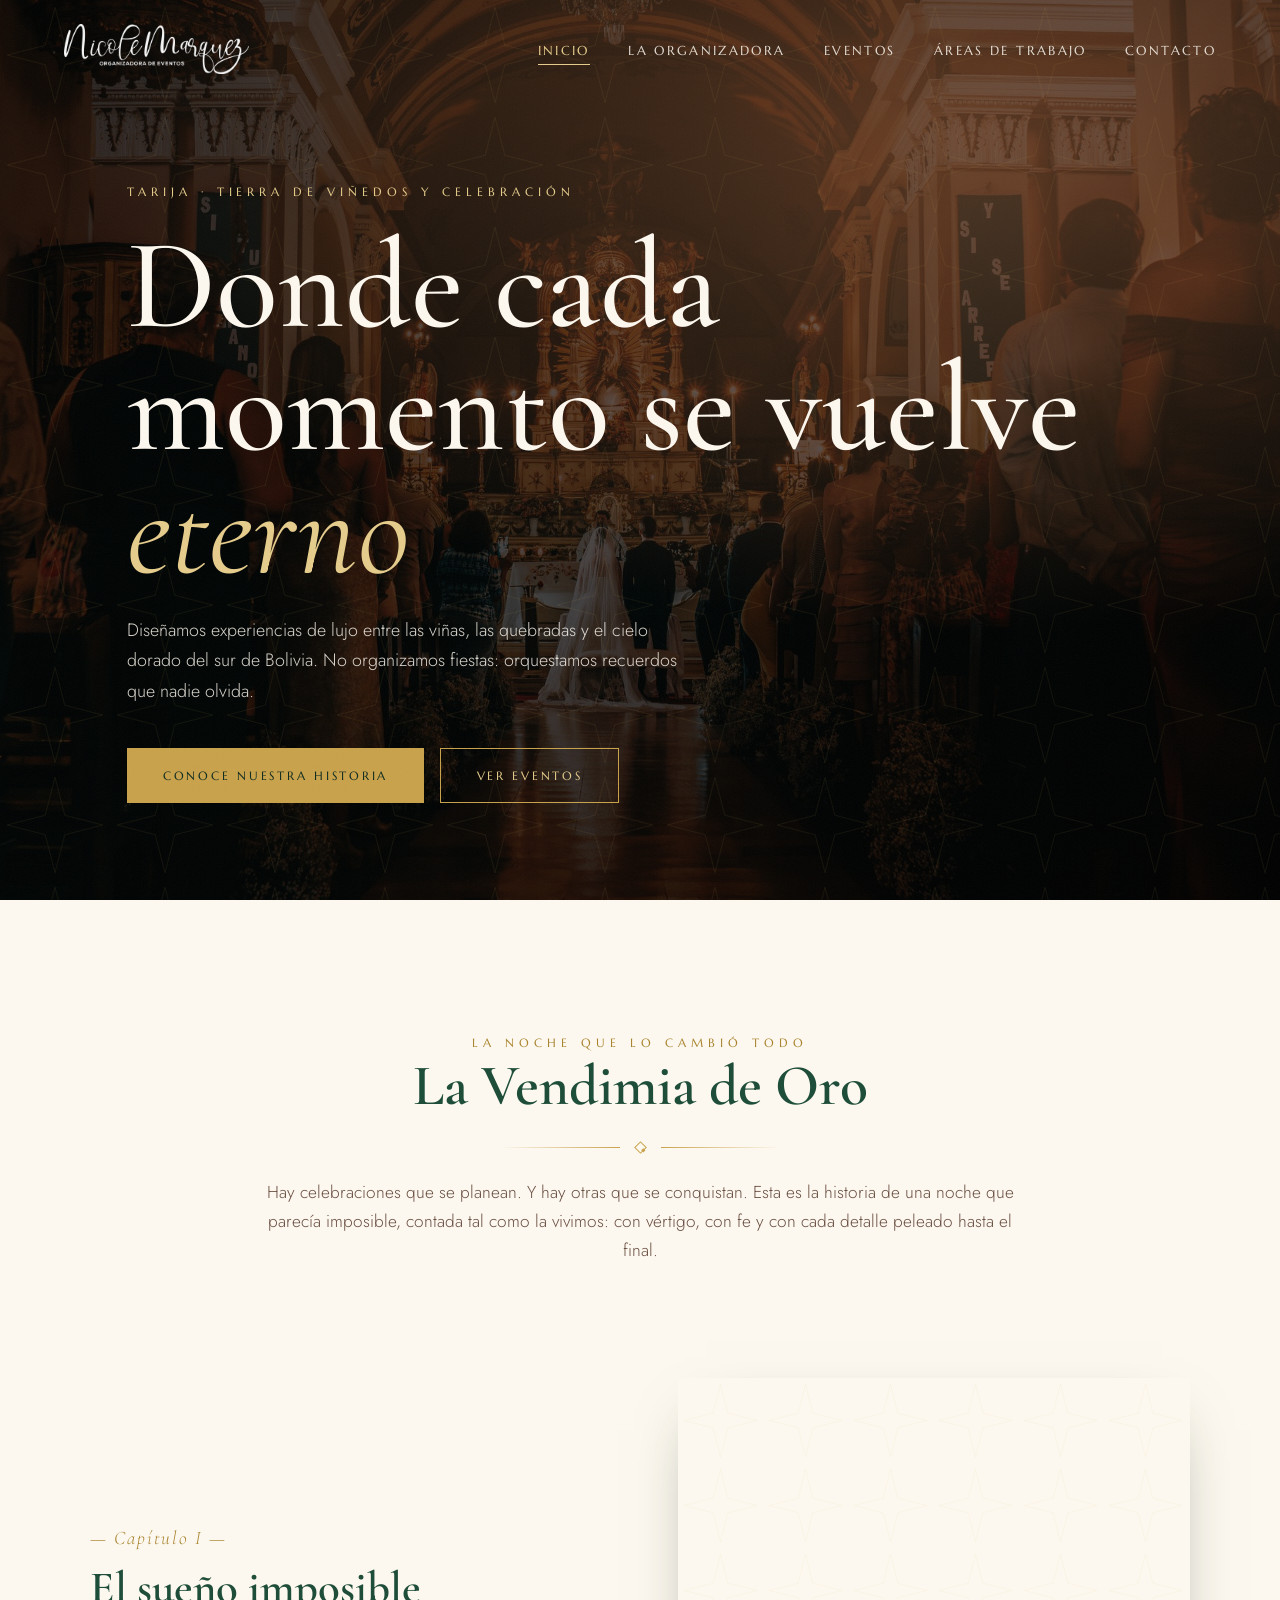
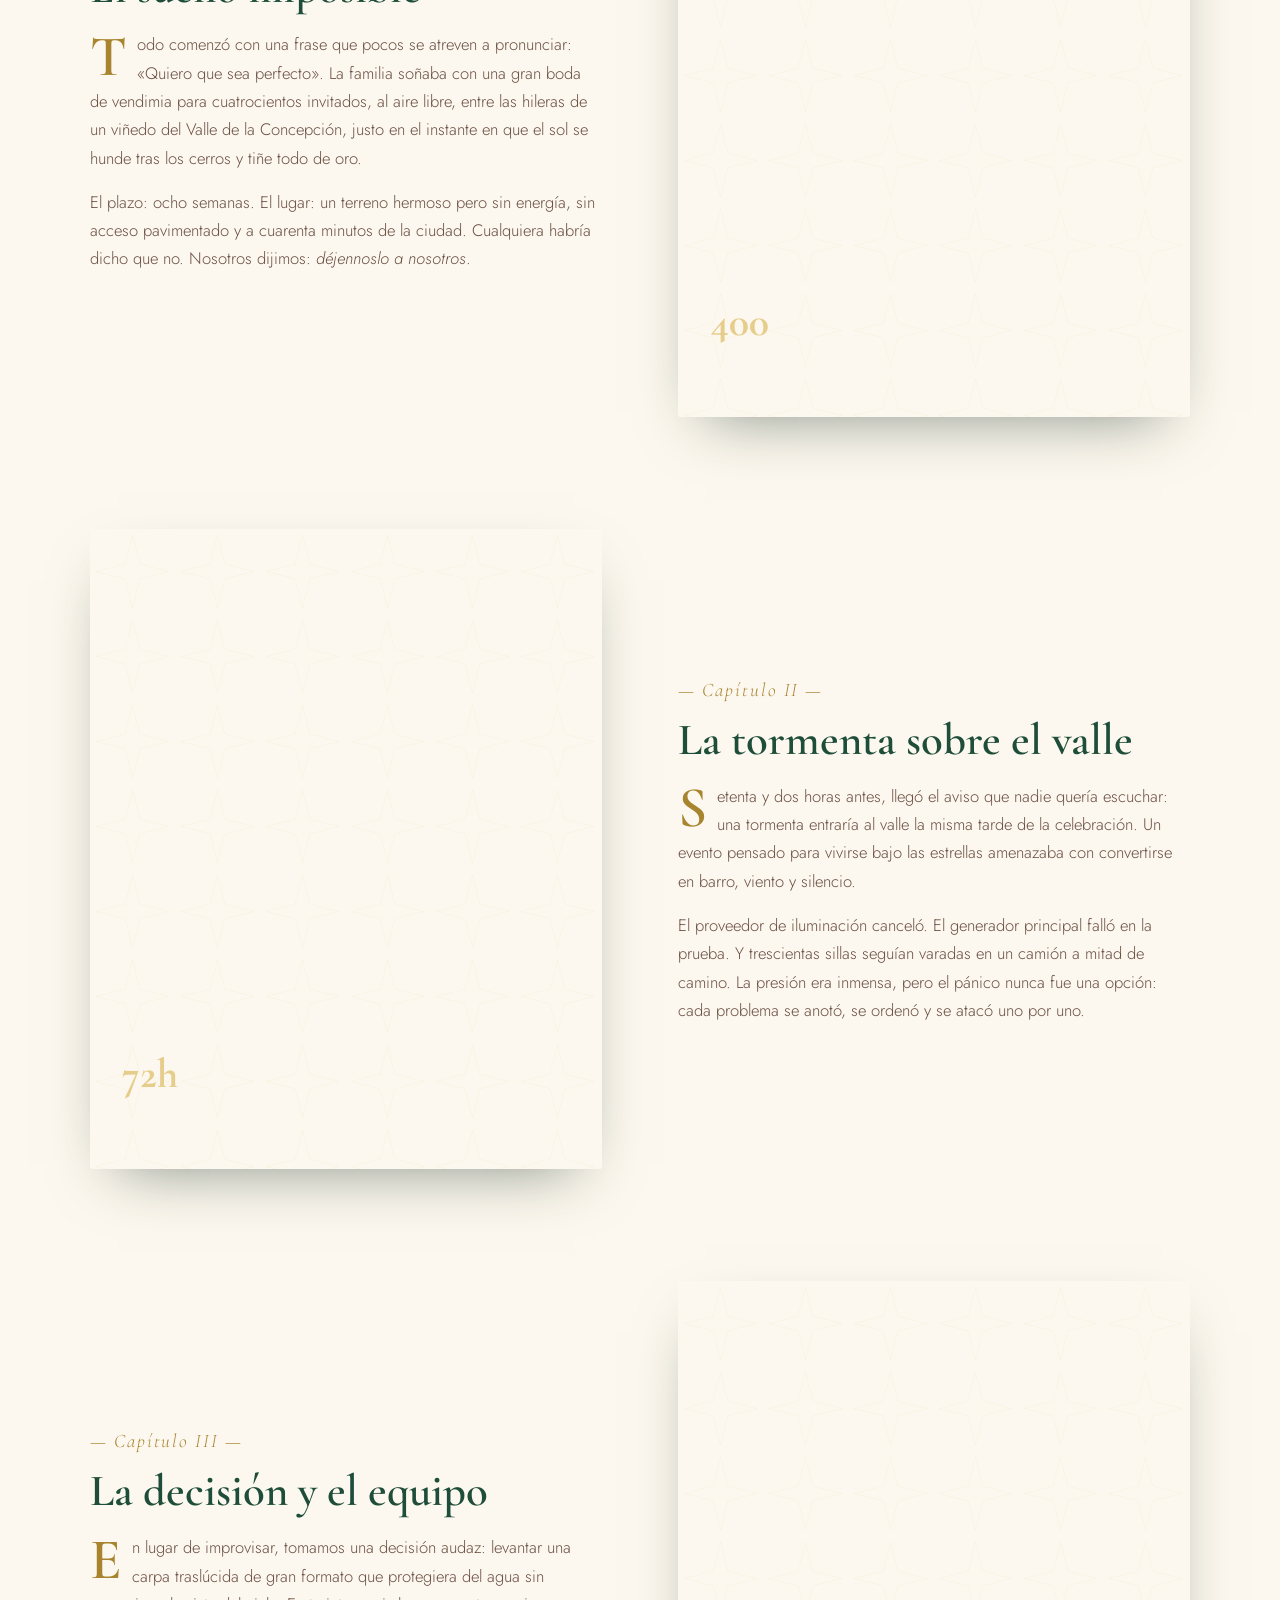
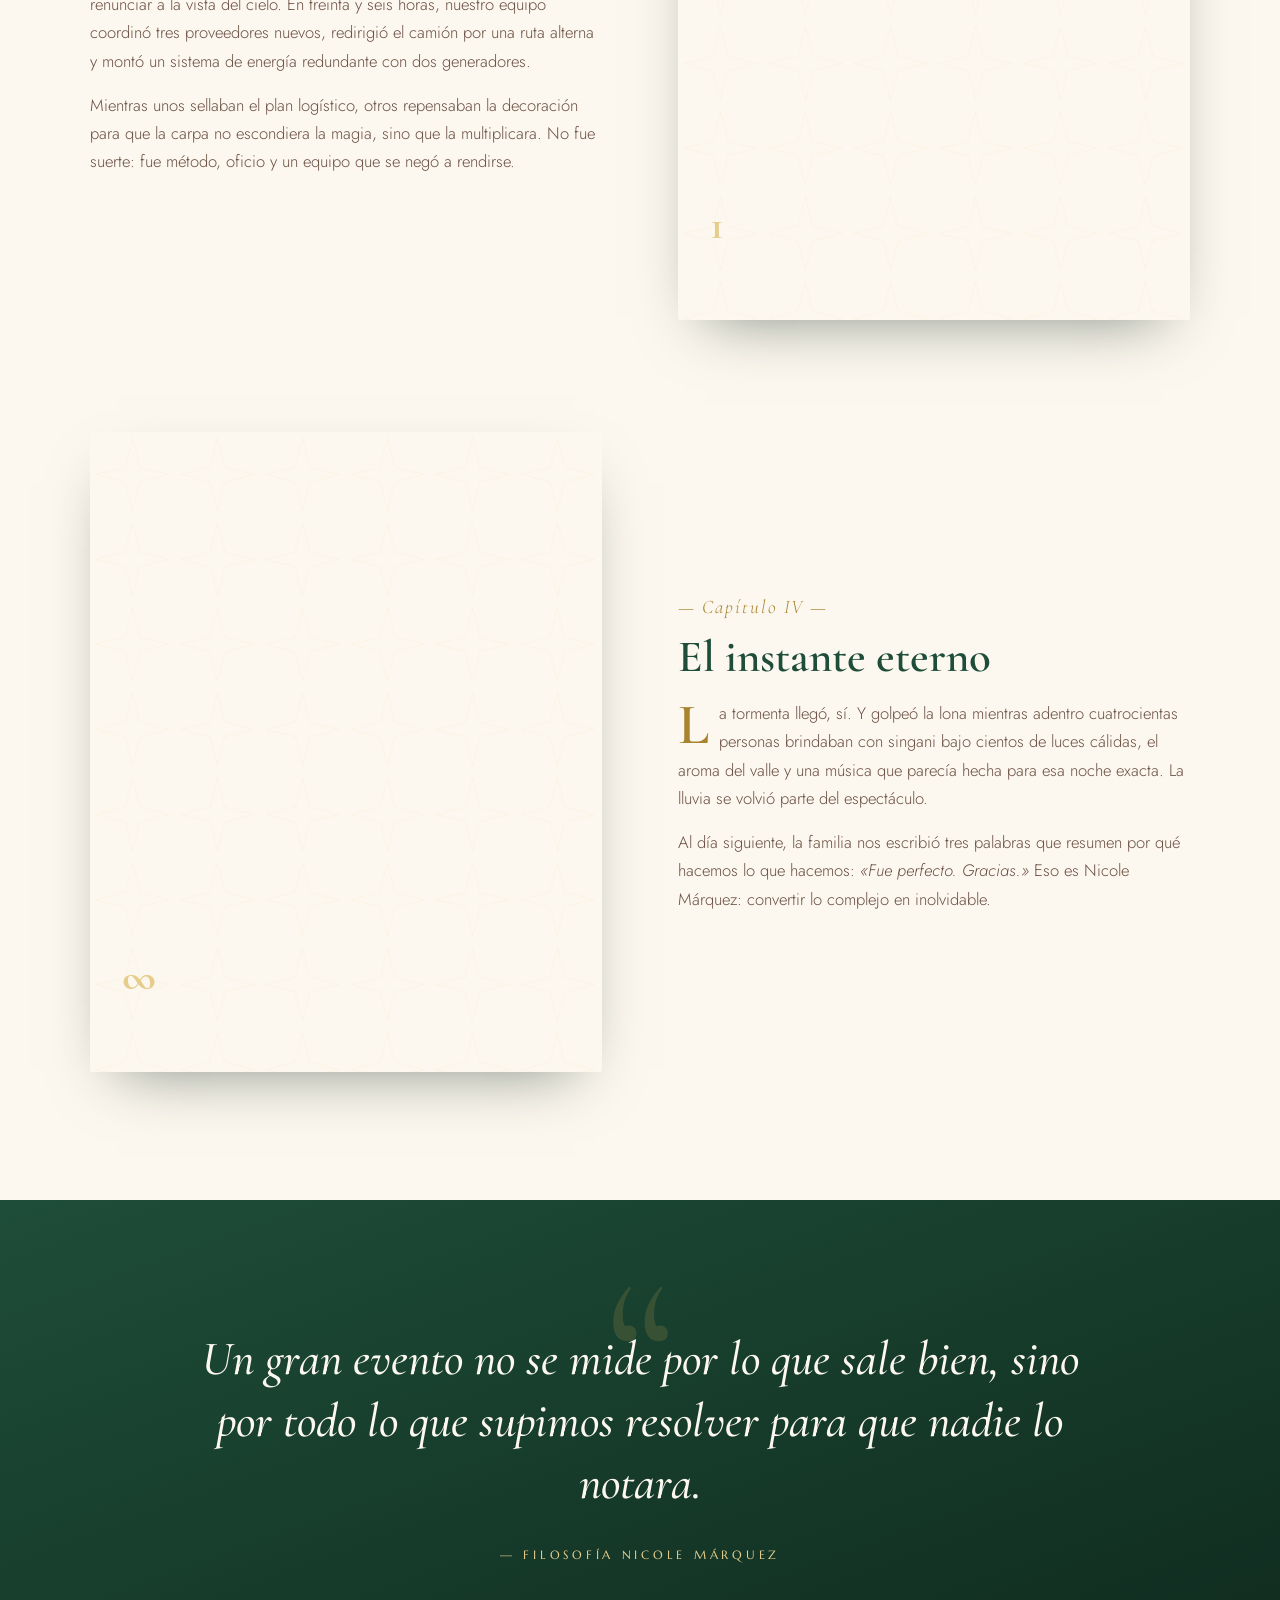
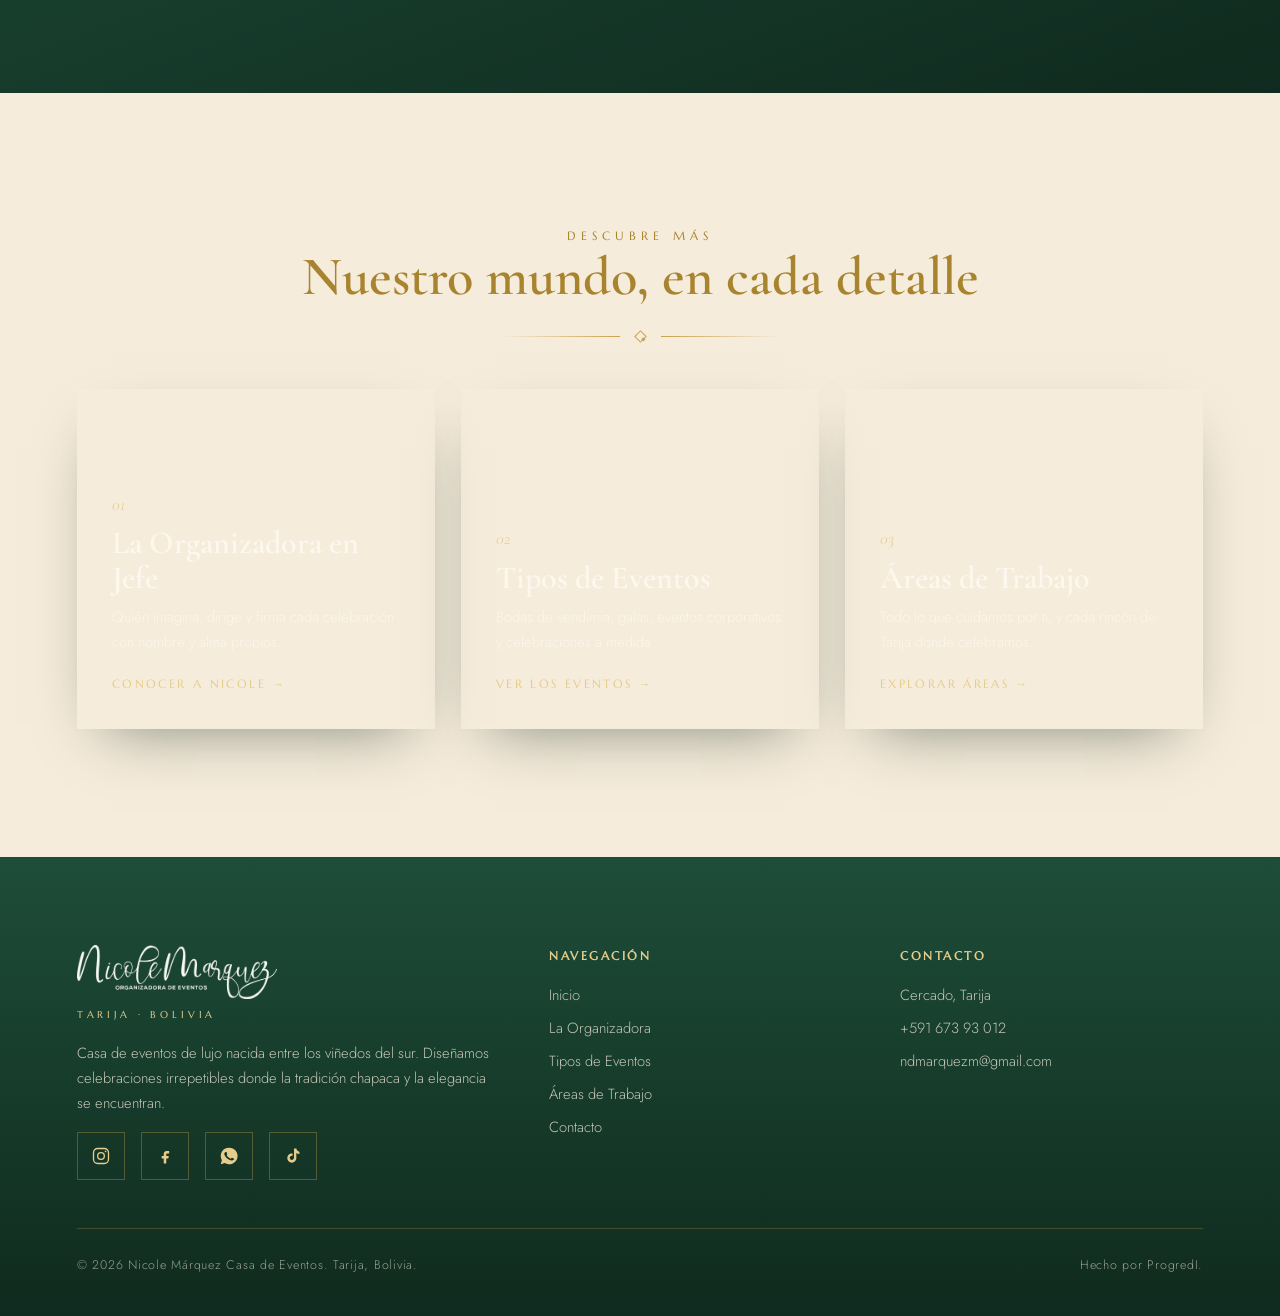
==== index.html @ 061f9ae4 "Versión inicial del sitio Nicole Márquez - Casa de Eventos Sitio web estático (verde y dorado) listo" ====
<!DOCTYPE html>
<html lang="es">
<head>
<meta charset="UTF-8">
<meta name="viewport" content="width=device-width, initial-scale=1.0">
<title>Nicole Márquez · Casa de Eventos de Lujo en Tarija</title>
<meta name="description" content="Casa de eventos de lujo en Tarija. Convertimos cada celebración en un momento irrepetible bajo el cielo de los viñedos.">
<link rel="stylesheet" href="styles.css">
</head>
<body>

<!-- NAV -->
<nav class="nav">
  <a class="brand" href="index.html">
    <img src="logo.png" alt="Nicole Márquez - Casa de Eventos" />
  </a>
  <ul class="nav-links">
    <li><a href="index.html" class="active">Inicio</a></li>
    <li><a href="organizadora.html">La Organizadora</a></li>
    <li><a href="eventos.html">Eventos</a></li>
    <li><a href="areas.html">Áreas de Trabajo</a></li>
    <li><a href="contacto.html">Contacto</a></li>
  </ul>
  <button class="burger" aria-label="Abrir menú">
    <span></span><span></span><span></span>
  </button>
</nav>

<!-- HERO -->
<header class="hero">
  <div class="hero-inner">
    <span class="kicker kicker--light">Tarija · Tierra de viñedos y celebración</span>
    <h1>
      <span class="line"><span>Donde cada</span></span>
      <span class="line"><span>momento se vuelve</span></span>
      <span class="line"><span><em>eterno</em></span></span>
    </h1>
    <p class="lede">Diseñamos experiencias de lujo entre las viñas, las quebradas y el cielo dorado del sur de Bolivia. No organizamos fiestas: orquestamos recuerdos que nadie olvida.</p>
    <div class="hero-actions">
      <a href="#historia" class="btn btn-gold">Conoce nuestra historia</a>
      <a href="eventos.html" class="btn btn-ghost">Ver eventos</a>
    </div>
  </div>
</header>

<!-- STORYTELLING -->
<section class="section story" id="historia">
  <div class="story-intro reveal">
    <span class="kicker">La noche que lo cambió todo</span>
    <h2>La Vendimia de Oro</h2>
    <div class="ornament"><span></span><i></i><span></span></div>
    <p>Hay celebraciones que se planean. Y hay otras que se conquistan. Esta es la historia de una noche que parecía imposible, contada tal como la vivimos: con vértigo, con fe y con cada detalle peleado hasta el final.</p>
  </div>

  <!-- Capítulo I -->
  <article class="chapter">
    <div class="chapter-visual cv-1 reveal">
      <div class="cap"><b>400</b><span>invitados · un solo atardecer</span></div>
    </div>
    <div class="chapter-text reveal d1">
      <span class="chapter-num">— Capítulo I —</span>
      <h3>El sueño imposible</h3>
      <p class="drop">Todo comenzó con una frase que pocos se atreven a pronunciar: «Quiero que sea perfecto». La familia soñaba con una gran boda de vendimia para cuatrocientos invitados, al aire libre, entre las hileras de un viñedo del Valle de la Concepción, justo en el instante en que el sol se hunde tras los cerros y tiñe todo de oro.</p>
      <p>El plazo: ocho semanas. El lugar: un terreno hermoso pero sin energía, sin acceso pavimentado y a cuarenta minutos de la ciudad. Cualquiera habría dicho que no. Nosotros dijimos: <em>déjennoslo a nosotros</em>.</p>
    </div>
  </article>

  <!-- Capítulo II -->
  <article class="chapter">
    <div class="chapter-visual cv-2 reveal">
      <div class="cap"><b>72h</b><span>antes · el cielo se nubló</span></div>
    </div>
    <div class="chapter-text reveal d1">
      <span class="chapter-num">— Capítulo II —</span>
      <h3>La tormenta sobre el valle</h3>
      <p class="drop">Setenta y dos horas antes, llegó el aviso que nadie quería escuchar: una tormenta entraría al valle la misma tarde de la celebración. Un evento pensado para vivirse bajo las estrellas amenazaba con convertirse en barro, viento y silencio.</p>
      <p>El proveedor de iluminación canceló. El generador principal falló en la prueba. Y trescientas sillas seguían varadas en un camión a mitad de camino. La presión era inmensa, pero el pánico nunca fue una opción: cada problema se anotó, se ordenó y se atacó uno por uno.</p>
    </div>
  </article>

  <!-- Capítulo III -->
  <article class="chapter">
    <div class="chapter-visual cv-3 reveal">
      <div class="cap"><b>1</b><span>decisión que lo salvó todo</span></div>
    </div>
    <div class="chapter-text reveal d1">
      <span class="chapter-num">— Capítulo III —</span>
      <h3>La decisión y el equipo</h3>
      <p class="drop">En lugar de improvisar, tomamos una decisión audaz: levantar una carpa traslúcida de gran formato que protegiera del agua sin renunciar a la vista del cielo. En treinta y seis horas, nuestro equipo coordinó tres proveedores nuevos, redirigió el camión por una ruta alterna y montó un sistema de energía redundante con dos generadores.</p>
      <p>Mientras unos sellaban el plan logístico, otros repensaban la decoración para que la carpa no escondiera la magia, sino que la multiplicara. No fue suerte: fue método, oficio y un equipo que se negó a rendirse.</p>
    </div>
  </article>

  <!-- Capítulo IV -->
  <article class="chapter">
    <div class="chapter-visual cv-4 reveal">
      <div class="cap"><b>∞</b><span>un recuerdo para siempre</span></div>
    </div>
    <div class="chapter-text reveal d1">
      <span class="chapter-num">— Capítulo IV —</span>
      <h3>El instante eterno</h3>
      <p class="drop">La tormenta llegó, sí. Y golpeó la lona mientras adentro cuatrocientas personas brindaban con singani bajo cientos de luces cálidas, el aroma del valle y una música que parecía hecha para esa noche exacta. La lluvia se volvió parte del espectáculo.</p>
      <p>Al día siguiente, la familia nos escribió tres palabras que resumen por qué hacemos lo que hacemos: <em>«Fue perfecto. Gracias.»</em> Eso es Nicole Márquez: convertir lo complejo en inolvidable.</p>
    </div>
  </article>
</section>

<!-- CITA -->
<section class="section pull">
  <blockquote class="reveal">Un gran evento no se mide por lo que sale bien, sino por todo lo que supimos resolver para que nadie lo notara.</blockquote>
  <cite class="reveal d1">— Filosofía Nicole Márquez</cite>
</section>

<!-- TEASERS hacia otras páginas -->
<section class="section teasers">
  <div class="wrap center">
    <span class="kicker reveal">Descubre más</span>
    <h2 class="reveal d1" style="font-size:clamp(2rem,5vw,3.4rem);color:var(--gold-deep)">Nuestro mundo, en cada detalle</h2>
    <div class="ornament reveal d1"><span></span><i></i><span></span></div>
  </div>
  <div class="wrap">
    <div class="teaser-grid">
      <a href="organizadora.html" class="teaser t1 reveal d1">
        <span class="num">01</span>
        <h3>La Organizadora en Jefe</h3>
        <p>Quién imagina, dirige y firma cada celebración con nombre y alma propios.</p>
        <span class="go">Conocer a Nicole →</span>
      </a>
      <a href="eventos.html" class="teaser t2 reveal d2">
        <span class="num">02</span>
        <h3>Tipos de Eventos</h3>
        <p>Bodas de vendimia, galas, eventos corporativos y celebraciones a medida.</p>
        <span class="go">Ver los eventos →</span>
      </a>
      <a href="areas.html" class="teaser t3 reveal d3">
        <span class="num">03</span>
        <h3>Áreas de Trabajo</h3>
        <p>Todo lo que cuidamos por ti, y cada rincón de Tarija donde celebramos.</p>
        <span class="go">Explorar áreas →</span>
      </a>
    </div>
  </div>
</section>

<!-- FOOTER -->
<!-- FOOTER -->
<footer class="footer">
  <div class="footer-grid">
    <div>
      <img src="logo.png" alt="Nicole Márquez - Casa de Eventos" width="200"/>
      <small class="tag">Tarija · Bolivia</small>
      <p>Casa de eventos de lujo nacida entre los viñedos del sur. Diseñamos celebraciones irrepetibles donde la tradición chapaca y la elegancia se encuentran.</p>
      <div class="socials">
        <a href="https://www.instagram.com/nicolem.wp/" target="_blank" rel="noopener" aria-label="Instagram"><svg viewBox="0 0 24 24" fill="none" stroke="currentColor" stroke-width="1.6"><rect x="3" y="3" width="18" height="18" rx="5"/><circle cx="12" cy="12" r="4"/><circle cx="17.5" cy="6.5" r="1" fill="currentColor" stroke="none"/></svg></a>
        <a href="https://www.facebook.com/profile.php?id=100064047130136" target="_blank" rel="noopener" aria-label="Facebook"><svg viewBox="0 0 24 24" fill="currentColor"><path d="M14 9h3V6h-3c-2 0-3.5 1.5-3.5 3.5V12H8v3h2.5v6h3v-6H16l.5-3h-3v-2.2c0-.5.4-.8.9-.8z"/></svg></a>
        <a href="https://wa.me/59167393012" target="_blank" rel="noopener" aria-label="WhatsApp"><svg viewBox="0 0 24 24" fill="currentColor"><path d="M12 2a10 10 0 0 0-8.6 15l-1.3 4.8 4.9-1.3A10 10 0 1 0 12 2zm5.3 14.1c-.2.6-1.3 1.2-1.8 1.2-.5.1-1 .1-1.7-.1-.4-.1-.9-.3-1.6-.6-2.8-1.2-4.6-4-4.7-4.2-.1-.2-1.1-1.5-1.1-2.8 0-1.3.7-2 .9-2.2.2-.3.5-.3.7-.3h.5c.2 0 .4 0 .6.5l.8 1.9c.1.2.1.3 0 .5l-.4.6c-.2.2-.3.4-.1.7.2.3.9 1.4 1.9 2.3 1.3 1.1 2.3 1.4 2.6 1.6.3.1.5.1.6-.1l.7-.9c.2-.3.4-.2.6-.1l1.8.9c.3.1.5.2.5.4.1.1.1.6-.2 1.3z"/></svg></a>
        <a href="https://www.tiktok.com/@nicoledayanamarquezmend0" target="_blank" rel="noopener" aria-label="TikTok"><svg viewBox="0 0 24 24" fill="currentColor"><path d="M16 3c.3 2 1.7 3.5 3.7 3.8V9.5c-1.4 0-2.7-.4-3.7-1.1v6.1c0 3-2.4 5.5-5.4 5.5S5.2 17.5 5.2 14.5 7.6 9 10.6 9c.3 0 .6 0 .9.1v2.7c-.3-.1-.6-.2-.9-.2-1.4 0-2.6 1.2-2.6 2.6s1.2 2.6 2.6 2.6 2.6-1.1 2.6-2.6V3H16z"/></svg></a>
      </div>
    </div>
    <div>
      <h5>Navegación</h5>
      <ul>
        <li><a href="index.html">Inicio</a></li>
        <li><a href="organizadora.html">La Organizadora</a></li>
        <li><a href="eventos.html">Tipos de Eventos</a></li>
        <li><a href="areas.html">Áreas de Trabajo</a></li>
        <li><a href="contacto.html">Contacto</a></li>
      </ul>
    </div>
    <div>
      <h5>Contacto</h5>
      <ul>
        <li>Cercado, Tarija</li>
        <li><a href="tel:+59167393012">+591 673 93 012</a></li>
        <li><a href="mailto:ndmarquezm@gmail.com">ndmarquezm@gmail.com</a></li>
      </ul>
    </div>
  </div>
  <div class="footer-base">
    <span>© 2026 Nicole Márquez Casa de Eventos. Tarija, Bolivia.</span>
    <span>Hecho por ProgredI.</span>
  </div>
</footer>

<script src="main.js"></script>
</body>
</html>
---- styles.css ----
/* =========================================================
   VENDIMIA · Casa de Eventos — Tarija
   Hoja de estilos compartida
   Estética: evento de lujo · paleta cálida (vino, terracota, oro)
   ========================================================= */

/* ---------- Tipografías ---------- */
@import url('https://fonts.googleapis.com/css2?family=Cormorant+Garamond:ital,wght@0,400;0,500;0,600;0,700;1,400;1,500&family=Marcellus&family=Jost:wght@300;400;500;600&display=swap');

/* ---------- Variables ---------- */
:root{
  --wine:        #1e4d39;
  --wine-deep:   #0f2a1e;
  --wine-soft:   #2a6149;
  --terracotta:  #a8842f;
  --clay:        #4f8f6b;
  --gold:        #c9a24b;
  --gold-light:  #e6cd8c;
  --gold-deep:   #a8842f;
  --cream:       #f6ecdc;
  --ivory:       #fdf8ef;
  --ink:         #2a1610;
  --ink-soft:    #6a4f43;

  --font-display: 'Cormorant Garamond', Georgia, serif;
  --font-accent:  'Marcellus', serif;
  --font-body:    'Jost', sans-serif;

  --shadow-soft: 0 18px 50px -20px rgba(15,42,30,.45);
  --shadow-card: 0 24px 60px -28px rgba(15,42,30,.55);
  --ease: cubic-bezier(.22,.61,.36,1);
}

/* ---------- Reset ---------- */
*,*::before,*::after{ box-sizing:border-box; margin:0; padding:0; }
html{ scroll-behavior:smooth; -webkit-text-size-adjust:100%; }
body{
  font-family:var(--font-body);
  color:var(--ink);
  background:var(--ivory);
  line-height:1.7;
  font-weight:300;
  overflow-x:hidden;
  position:relative;
}
img{ max-width:100%; display:block; }
a{ color:inherit; text-decoration:none; }
ul{ list-style:none; }

/* Grano / textura sutil sobre todo el sitio */
body::after{
  content:"";
  position:fixed; inset:0;
  pointer-events:none;
  z-index:9999;
  opacity:.04;
  background-image:url("data:image/svg+xml,%3Csvg xmlns='http://www.w3.org/2000/svg' width='120' height='120'%3E%3Cfilter id='n'%3E%3CfeTurbulence type='fractalNoise' baseFrequency='.9' numOctaves='3'/%3E%3C/filter%3E%3Crect width='100%25' height='100%25' filter='url(%23n)'/%3E%3C/svg%3E");
}

/* ---------- Tipografía base ---------- */
h1,h2,h3,h4{ font-family:var(--font-display); font-weight:600; line-height:1.08; }
.kicker{
  font-family:var(--font-accent);
  text-transform:uppercase;
  letter-spacing:.42em;
  font-size:.74rem;
  color:var(--gold-deep);
  display:inline-block;
}
.kicker--light{ color:var(--gold-light); }

.section{ padding:clamp(5rem,10vw,9rem) clamp(1.4rem,6vw,7rem); position:relative; }
.wrap{ max-width:1180px; margin:0 auto; }
.center{ text-align:center; }

/* Ornamento dorado divisor */
.ornament{
  display:flex; align-items:center; justify-content:center;
  gap:1rem; margin:1.6rem 0;
}
.ornament span{ height:1px; width:clamp(40px,12vw,120px); background:linear-gradient(90deg,transparent,var(--gold)); }
.ornament span:last-child{ background:linear-gradient(90deg,var(--gold),transparent); }
.ornament i{
  width:9px; height:9px; transform:rotate(45deg);
  border:1px solid var(--gold); display:block;
}
.ornament i::after{
  content:""; position:absolute; width:3px; height:3px; background:var(--gold);
  margin:2px;
}

/* ---------- NAV ---------- */
.nav{
  position:fixed; top:0; left:0; right:0; z-index:1000;
  display:flex; align-items:center; justify-content:space-between;
  padding:1.5rem clamp(1.4rem,6vw,4rem);
  transition:background .5s var(--ease), padding .5s var(--ease), box-shadow .5s var(--ease);
}
.nav.scrolled{
  background:rgba(16,40,29,.92);
  backdrop-filter:blur(10px);
  padding:1rem clamp(1.4rem,6vw,4rem);
  box-shadow:0 10px 40px -18px rgba(0,0,0,.6);
}
.brand{ display:flex; flex-direction:column; line-height:1; color:var(--ivory); position:relative; z-index:1100; }
.brand b{ font-family:var(--font-display); font-weight:600; font-size:clamp(1.15rem,4.5vw,1.55rem); letter-spacing:.12em; text-transform:uppercase; }
.brand small{ font-family:var(--font-accent); font-size:.6rem; letter-spacing:.45em; text-transform:uppercase; color:var(--gold-light); margin-top:.35rem; }

.nav-links{ display:flex; gap:2.4rem; align-items:center; }
.nav-links a{
  font-family:var(--font-accent); color:var(--ivory);
  font-size:.82rem; letter-spacing:.18em; text-transform:uppercase;
  position:relative; padding:.3rem 0; opacity:.85; transition:opacity .3s;
}
.nav-links a::after{
  content:""; position:absolute; left:0; bottom:-2px; height:1px; width:0;
  background:var(--gold-light); transition:width .4s var(--ease);
}
.nav-links a:hover{ opacity:1; }
.nav-links a:hover::after,.nav-links a.active::after{ width:100%; }
.nav-links a.active{ opacity:1; color:var(--gold-light); }

.burger{ display:none; flex-direction:column; gap:6px; background:none; border:0; cursor:pointer; z-index:1100; padding:6px; filter:drop-shadow(0 1px 2px rgba(0,0,0,.5)); }
.burger span{ width:28px; height:2.5px; border-radius:2px; background:var(--gold-light); transition:.35s var(--ease); }
.burger.open span:nth-child(1){ transform:translateY(7px) rotate(45deg); }
.burger.open span:nth-child(2){ opacity:0; }
.burger.open span:nth-child(3){ transform:translateY(-7px) rotate(-45deg); }

/* ---------- HERO genérico (subpáginas) ---------- */
.page-hero{
  min-height:100%; display:flex; align-items:flex-end;
  padding:8rem clamp(1.4rem,6vw,7rem) 4rem;
  position:relative; color:var(--ivory); overflow:hidden;
  background:
    radial-gradient(120% 120% at 80% 0%, rgba(201,162,75,.35), transparent 55%),
    linear-gradient(
      155deg,
      rgba(0, 0, 0, 0.80) 0%,
      rgba(0, 0, 0, 0.70) 55%,
      rgba(0, 0, 0, 0.90) 100%
    ),
    url("imagenes/img2.jpeg");
  background-size:cover; background-position:center;
}
.page-hero::before{
  content:""; position:absolute; inset:0;
  background-image:url("data:image/svg+xml,%3Csvg xmlns='http://www.w3.org/2000/svg' width='80' height='80'%3E%3Cpath d='M40 4 L48 32 L76 40 L48 48 L40 76 L32 48 L4 40 L32 32 Z' fill='none' stroke='%23c9a24b' stroke-width='.4' opacity='.18'/%3E%3C/svg%3E");
  background-size:90px 90px; opacity:.5;
}
.page-hero .wrap{ position:relative; z-index:2; }
.page-hero h1{ font-size:clamp(2.8rem,8vw,5.6rem); color:var(--ivory); }
.page-hero h1 em{ color:var(--gold-light); font-style:italic; font-weight:500; }
.page-hero p{ max-width:540px; margin-top:1.2rem; color:rgba(253,248,239,.82); font-weight:300; }

/* ---------- Botones ---------- */
.btn{
  display:inline-flex; align-items:center; gap:.7rem;
  font-family:var(--font-accent); text-transform:uppercase;
  letter-spacing:.22em; font-size:.78rem;
  padding:1rem 2.2rem; cursor:pointer; transition:.45s var(--ease);
  border:1px solid var(--gold);
}
.btn-gold{ background:var(--gold); color:var(--wine-deep); border-color:var(--gold); }
.btn-gold:hover{ background:transparent; color:var(--gold-light); }
.btn-ghost{ background:transparent; color:var(--gold-light); }
.btn-ghost:hover{ background:var(--gold); color:var(--wine-deep); }
.btn-dark{ border-color:var(--wine); color:var(--wine); }
.btn-dark:hover{ background:var(--wine); color:var(--ivory); }

/* ---------- Reveal scroll ---------- */
.reveal{ opacity:0; transform:translateY(38px); transition:opacity 1s var(--ease), transform 1s var(--ease); }
.reveal.in{ opacity:1; transform:none; }
.reveal.d1{ transition-delay:.12s; }
.reveal.d2{ transition-delay:.24s; }
.reveal.d3{ transition-delay:.36s; }
.reveal.d4{ transition-delay:.48s; }

/* ---------- FOOTER ---------- */
.footer{
  background:linear-gradient(180deg,var(--wine) ,var(--wine-deep));
  color:var(--cream); padding:clamp(3.5rem,7vw,5.5rem) clamp(1.4rem,6vw,7rem) 2.5rem;
  position:relative;
}
.footer-grid{ display:grid; grid-template-columns:1.4fr 1fr 1fr; gap:3rem; max-width:1180px; margin:0 auto; }
.footer h4{ font-size:1.9rem; color:var(--ivory); }
.footer small.tag{ font-family:var(--font-accent); letter-spacing:.4em; font-size:.6rem; color:var(--gold-light); text-transform:uppercase; }
.footer p{ font-size:.92rem; color:rgba(246,236,220,.78); margin-top:.9rem; }
.footer h5{ font-family:var(--font-accent); letter-spacing:.2em; text-transform:uppercase; font-size:.78rem; color:var(--gold-light); margin-bottom:1rem; }
.footer ul li{ margin:.5rem 0; font-size:.92rem; color:rgba(246,236,220,.78); transition:color .3s; }
.footer ul li a:hover{ color:var(--gold-light); }
.footer-base{
  max-width:1180px; margin:3rem auto 0; padding-top:1.6rem;
  border-top:1px solid rgba(201,162,75,.25);
  display:flex; justify-content:space-between; flex-wrap:wrap; gap:1rem;
  font-size:.78rem; color:rgba(246,236,220,.6); letter-spacing:.06em;
}

/* =========================================================
   PÁGINA DE INICIO
   ========================================================= */
.hero{
  min-height:100vh; position:relative; display:flex; align-items:center;
  color:var(--ivory); overflow:hidden;
  background:
    radial-gradient(140% 110% at 75% 15%, rgba(200,122,74,.4), transparent 50%),
    linear-gradient(
      155deg,
      rgba(0, 0, 0, 0.80) 0%,
      rgba(0, 0, 0, 0.70) 55%,
      rgba(0, 0, 0, 0.90) 100%
    ),
    url("imagenes/img2.jpeg");
  background-size:cover; background-position:center;
}
.hero::before{
  content:""; position:absolute; inset:0;
  background-image:url("data:image/svg+xml,%3Csvg xmlns='http://www.w3.org/2000/svg' width='90' height='90'%3E%3Cpath d='M45 6 L53 37 L84 45 L53 53 L45 84 L37 53 L6 45 L37 37 Z' fill='none' stroke='%23c9a24b' stroke-width='.4' opacity='.16'/%3E%3C/svg%3E");
  background-size:110px 110px;
}
.hero-inner{ position:relative; z-index:3; max-width:1180px; margin:0 auto; padding:9rem clamp(1.4rem,6vw,7rem) 4rem; width:100%; }
.hero .kicker{ animation:fadeUp 1s var(--ease) both; }
.hero h1{
  font-size:clamp(3.2rem,11vw,8rem); line-height:.96; margin:1.3rem 0;
  font-weight:500;
}
.hero h1 .line{ display:block; overflow:hidden; }
.hero h1 .line span{ display:block; animation:fadeUp 1.1s var(--ease) both; }
.hero h1 .line:nth-child(2) span{ animation-delay:.16s; }
.hero h1 .line:nth-child(3) span{ animation-delay:.32s; }
.hero h1 em{ font-style:italic; color:var(--gold-light); font-weight:400; }
.hero .lede{ max-width:560px; color:rgba(253,248,239,.85); font-size:1.12rem; animation:fadeUp 1.1s .5s var(--ease) both; }
.hero-actions{ margin-top:2.6rem; display:flex; gap:1rem; flex-wrap:wrap; animation:fadeUp 1.1s .66s var(--ease) both; }
.scroll-cue{
  position:absolute; bottom:2.2rem; left:50%; transform:translateX(-50%);
  z-index:3; color:var(--gold-light); font-family:var(--font-accent);
  letter-spacing:.3em; font-size:.66rem; text-transform:uppercase;
  display:flex; flex-direction:column; align-items:center; gap:.7rem;
}
.scroll-cue .ln{ width:1px; height:42px; background:linear-gradient(var(--gold-light),transparent); animation:cue 2s var(--ease) infinite; }

@keyframes fadeUp{ from{ opacity:0; transform:translateY(40px); } to{ opacity:1; transform:none; } }
@keyframes cue{ 0%,100%{ transform:scaleY(.4); transform-origin:top; opacity:.4; } 50%{ transform:scaleY(1); opacity:1; } }

/* ---- Sección storytelling ---- */
.story{ background:var(--ivory); position:relative; }
.story-intro{ max-width:760px; margin:0 auto; text-align:center; }
.story-intro h2{ font-size:clamp(2.2rem,5vw,3.6rem); color:var(--wine); }
.story-intro p{ color:var(--ink-soft); margin-top:1.2rem; font-size:1.08rem; }

.chapter{
  display:grid; grid-template-columns:1fr 1fr; gap:clamp(2rem,6vw,5rem);
  align-items:center; margin:clamp(4rem,9vw,7rem) auto 0; max-width:1100px;
}
.chapter:nth-child(even) .chapter-visual{ order:2; }
.chapter-num{
  font-family:var(--font-display); font-style:italic; font-size:1.2rem;
  color:var(--gold-deep); letter-spacing:.1em;
}
.chapter h3{ font-size:clamp(1.8rem,4vw,2.8rem); color:var(--wine); margin:.6rem 0 1.1rem; }
.chapter p{ color:var(--ink-soft); font-size:1.04rem; }
.chapter p + p{ margin-top:1rem; }
.drop::first-letter{
  font-family:var(--font-display); font-size:3.6rem; float:left; line-height:.8;
  padding:.2rem .6rem 0 0; color:var(--terracotta); font-weight:600;
}
.chapter-visual{
  aspect-ratio:4/5; border-radius:2px; position:relative; overflow:hidden;
  box-shadow:var(--shadow-card);
  display:flex; align-items:flex-end; padding:2rem; color:var(--ivory);
}
.cv-1{ background:linear-gradient(155deg, rgba(0, 0, 0, 0.4) 100%), url("imagenes/img5.jpeg") center/cover; }
.cv-2{ background:linear-gradient(155deg, rgba(0, 0, 0, 0.4) 100%), url("imagenes/img11.jpeg") center/cover; }
.cv-3{ background:linear-gradient(155deg, rgba(0, 0, 0, 0.4) 100%), url("imagenes/img7.jpeg") center/cover; }
.cv-4{ background:linear-gradient(155deg, rgba(0, 0, 0, 0.4) 100%), url("imagenes/img9.jpeg") center/cover; }
.chapter-visual::before{
  content:""; position:absolute; inset:0;
  background-image:url("data:image/svg+xml,%3Csvg xmlns='http://www.w3.org/2000/svg' width='70' height='70'%3E%3Cpath d='M35 5 L41 29 L65 35 L41 41 L35 65 L29 41 L5 35 L29 29 Z' fill='none' stroke='%23e6cd8c' stroke-width='.4' opacity='.22'/%3E%3C/svg%3E");
  background-size:85px 85px;
}
.chapter-visual .cap{ position:relative; z-index:2; }
.chapter-visual .cap b{ font-family:var(--font-display); font-size:2.6rem; display:block; color:var(--gold-light); }
.chapter-visual .cap span{ font-family:var(--font-accent); letter-spacing:.2em; text-transform:uppercase; font-size:.72rem; }

/* Cita destacada */
.pull{
  background:linear-gradient(160deg,var(--wine),var(--wine-deep));
  color:var(--ivory); text-align:center; position:relative; overflow:hidden;
}
.pull::before{
  content:"“"; font-family:var(--font-display); font-size:14rem; color:var(--gold);
  opacity:.18; position:absolute; top:-2rem; left:50%; transform:translateX(-50%);
}
.pull blockquote{ font-family:var(--font-display); font-style:italic; font-weight:500;
  font-size:clamp(1.8rem,4.5vw,3rem); max-width:880px; margin:0 auto; line-height:1.3; position:relative; z-index:2; }
.pull cite{ display:block; margin-top:1.8rem; font-family:var(--font-accent); font-style:normal;
  letter-spacing:.3em; text-transform:uppercase; font-size:.78rem; color:var(--gold-light); }

/* Tarjetas teaser hacia otras páginas */
.teasers{ background:var(--cream); }
.teaser-grid{ display:grid; grid-template-columns:repeat(3,1fr); gap:1.6rem; margin-top:3rem; }
.teaser{
  position:relative; min-height:340px; padding:2.2rem; overflow:hidden;
  display:flex; flex-direction:column; justify-content:flex-end;
  color:var(--ivory); box-shadow:var(--shadow-card); transition:transform .6s var(--ease);
}
.teaser:hover{ transform:translateY(-8px); }
.teaser::before{ content:""; position:absolute; inset:0; transition:transform .8s var(--ease); }
.teaser:hover::before{ transform:scale(1.06); }
.t1::before{ background:linear-gradient(155deg, rgba(0, 0, 0, 0.4) 100%), url("imagenes/img1.jpeg") center/cover; }
.t2::before{ background:linear-gradient(155deg, rgba(0, 0, 0, 0.4) 100%), url("imagenes/img6.jpeg") center/cover; }
.t3::before{ background:linear-gradient(155deg, rgba(0, 0, 0, 0.4) 100%), url("imagenes/img7.jpeg") center/cover; }
.teaser .num{ position:relative; z-index:2; font-family:var(--font-display); font-style:italic; color:var(--gold-light); font-size:1.1rem; }
.teaser h3{ position:relative; z-index:2; font-size:2rem; margin:.4rem 0 .6rem; color:var(--ivory); }
.teaser p{ position:relative; z-index:2; font-size:.92rem; color:rgba(253,248,239,.82); }
.teaser .go{ position:relative; z-index:2; margin-top:1.2rem; font-family:var(--font-accent);
  letter-spacing:.2em; text-transform:uppercase; font-size:.74rem; color:var(--gold-light);
  display:inline-flex; gap:.5rem; align-items:center; transition:gap .3s; }
.teaser:hover .go{ gap:1rem; }

/* =========================================================
   COMPONENTES de subpáginas
   ========================================================= */
/* Organizadora */
.org-grid{ display:grid; grid-template-columns:.9fr 1.1fr; gap:clamp(2.5rem,6vw,5rem); align-items:center; }
.org-portrait{
  aspect-ratio:3/4; box-shadow:var(--shadow-card); position:relative; overflow:hidden;
  background:url("imagenes/img1.jpeg") center/cover;
  display:flex; align-items:center; justify-content:center;
}
.org-portrait .mono{
  font-family:var(--font-display); font-size:7rem; color:var(--gold-light); opacity:.9;
  border:1px solid rgba(230,205,140,.5); width:170px; height:170px; border-radius:50%;
  display:flex; align-items:center; justify-content:center;
}
.org-portrait::before{
  content:""; position:absolute; inset:14px; border:1px solid rgba(230,205,140,.35);
}
.org-body h2{ font-size:clamp(2.2rem,5vw,3.4rem); color:var(--wine); }
.org-body .role{ font-family:var(--font-accent); letter-spacing:.25em; text-transform:uppercase;
  color:var(--gold-deep); font-size:.82rem; margin:.6rem 0 1.4rem; }
.org-body p{ color:var(--ink-soft); margin-bottom:1rem; font-size:1.04rem; }
.org-body .sign{ font-family:var(--font-display); font-style:italic; font-size:2rem; color:var(--terracotta); margin-top:1rem; }

.stats{ display:grid; grid-template-columns:repeat(4,1fr); gap:1.4rem; margin-top:3rem; }
.stat{ text-align:center; padding:1.8rem 1rem; border:1px solid rgba(30,77,57,.15); background:var(--ivory); }
.stat b{ font-family:var(--font-display); font-size:3rem; color:var(--terracotta); display:block; line-height:1; }
.stat span{ font-family:var(--font-accent); letter-spacing:.12em; text-transform:uppercase; font-size:.72rem; color:var(--ink-soft); }

.values{ display:grid; grid-template-columns:repeat(3,1fr); gap:1.6rem; margin-top:3rem; }
.value{ padding:2.2rem; background:var(--ivory); border-top:2px solid var(--gold); box-shadow:var(--shadow-soft); }
.value .ic{ font-family:var(--font-display); font-style:italic; color:var(--gold-deep); font-size:1.4rem; }
.value h4{ font-size:1.5rem; color:var(--wine); margin:.5rem 0 .6rem; }
.value p{ color:var(--ink-soft); font-size:.96rem; }

/* Eventos */
.event-grid{ display:grid; grid-template-columns:repeat(3,1fr); gap:1.6rem; margin-top:3rem; }
.event-card{
  position:relative; min-height:420px; overflow:hidden; padding:2.2rem;
  display:flex; flex-direction:column; justify-content:flex-end; color:var(--ivory);
  box-shadow:var(--shadow-card); transition:transform .55s var(--ease);
}
.event-card:hover{ transform:translateY(-10px); }
.event-card .bg{ position:absolute; inset:0; transition:transform .8s var(--ease); }
.event-card:hover .bg{ transform:scale(1.07); }
.event-card .bg::after{ content:""; position:absolute; inset:0;
  background-image:url("data:image/svg+xml,%3Csvg xmlns='http://www.w3.org/2000/svg' width='70' height='70'%3E%3Cpath d='M35 6 L41 29 L64 35 L41 41 L35 64 L29 41 L6 35 L29 29 Z' fill='none' stroke='%23e6cd8c' stroke-width='.4' opacity='.18'/%3E%3C/svg%3E");
  background-size:80px 80px; }
.ev-overlay{ position:absolute; inset:0; background:linear-gradient(155deg, rgba(0, 0, 0, 0.4) 100%); }
.bg-a{ background:url("imagenes/img14.jpeg") center/cover; }
.bg-b{ background:url("imagenes/img19.jpeg") center/cover; }
.bg-c{ background:url("imagenes/img17.jpeg") center/cover; }
.bg-d{ background:url("imagenes/img22.jpeg") center/cover; }
.bg-e{ background:url("imagenes/img16.jpeg") center/cover; }
.bg-f{ background:url("imagenes/img20.jpeg") center/cover; }
.event-card .num{ position:relative; z-index:2; font-family:var(--font-display); font-style:italic; color:var(--gold-light); }
.event-card h3{ position:relative; z-index:2; font-size:2.1rem; color:var(--ivory); margin:.3rem 0 .6rem; }
.event-card p{ position:relative; z-index:2; color:rgba(253,248,239,.85); font-size:.95rem; }
.event-card .tags{ position:relative; z-index:2; margin-top:1.2rem; display:flex; gap:.5rem; flex-wrap:wrap; }
.event-card .tags span{ font-family:var(--font-accent); font-size:.66rem; letter-spacing:.12em; text-transform:uppercase;
  border:1px solid rgba(230,205,140,.5); padding:.3rem .7rem; color:var(--gold-light); }

/* Áreas / servicios */
.area-grid{ display:grid; grid-template-columns:repeat(2,1fr); gap:1.6rem; margin-top:3rem; }
.area{ display:flex; gap:1.5rem; padding:2rem; background:var(--ivory); border:1px solid rgba(30,77,57,.12); transition:.4s var(--ease); }
.area:hover{ border-color:var(--gold); transform:translateY(-4px); box-shadow:var(--shadow-soft); }
.area .no{ font-family:var(--font-display); font-style:italic; font-size:2.4rem; color:var(--gold-deep); line-height:1; min-width:54px; }
.area h4{ font-size:1.5rem; color:var(--wine); margin-bottom:.4rem; }
.area p{ color:var(--ink-soft); font-size:.96rem; }

.region{ background:linear-gradient(160deg,var(--wine),var(--wine-deep)); color:var(--ivory); }
.region-grid{ display:grid; grid-template-columns:1fr 1fr; gap:clamp(2rem,6vw,4.5rem); align-items:center; }
.region h2{ font-size:clamp(2.2rem,5vw,3.4rem); color:var(--ivory); }
.region h2 em{ color:var(--gold-light); font-style:italic; }
.region p{ color:rgba(253,248,239,.82); margin-top:1.2rem; }
.zone-list{ margin-top:2rem; }
.zone-list li{ display:flex; justify-content:space-between; padding:1rem 0; border-bottom:1px solid rgba(201,162,75,.22);
  font-family:var(--font-accent); letter-spacing:.06em; }
.zone-list li span{ color:var(--gold-light); }
.map-card{
  aspect-ratio:1/1; position:relative; overflow:hidden; box-shadow:var(--shadow-card);
  background:linear-gradient(155deg, rgba(0, 0, 0, 0.4) 100%), url("imagenes/img5.jpeg") center/cover;
  display:flex; align-items:center; justify-content:center; text-align:center; padding:2rem;
}
.map-card::before{ content:""; position:absolute; inset:18px; border:1px solid rgba(230,205,140,.4); }
.map-card .mk{ position:relative; z-index:2; }
.map-card .mk b{ font-family:var(--font-display); font-size:3.4rem; color:var(--gold-light); display:block; }
.map-card .mk span{ font-family:var(--font-accent); letter-spacing:.3em; text-transform:uppercase; font-size:.74rem; color:rgba(253,248,239,.85); }

/* CTA final */
.cta{ background:var(--cream); text-align:center; }
.cta h2{ font-size:clamp(2.2rem,5.5vw,3.8rem); color:var(--wine); }
.cta p{ color:var(--ink-soft); max-width:540px; margin:1.2rem auto 2rem; }

/* ---------- Listas inline ---------- */
.inline-list{ display:flex; gap:1.5rem; flex-wrap:wrap; margin-top:1.4rem; }
.inline-list li{ font-family:var(--font-accent); letter-spacing:.1em; font-size:.8rem;
  text-transform:uppercase; color:var(--gold-deep); display:flex; align-items:center; gap:.5rem; }
.inline-list li::before{ content:"◆"; color:var(--gold); font-size:.6rem; }

/* =========================================================
   CONTACTO
   ========================================================= */
.contact-grid{ display:grid; grid-template-columns:1.05fr .95fr; gap:clamp(2.5rem,6vw,5rem); align-items:start; }
.contact-info .kicker{ margin-bottom:.4rem; }
.contact-info h2{ font-size:clamp(2rem,5vw,3.2rem); color:var(--wine); }
.contact-info > p{ color:var(--ink-soft); margin:1rem 0 2rem; max-width:460px; }

.contact-list{ display:flex; flex-direction:column; gap:1.4rem; }
.contact-item{ display:flex; gap:1.2rem; align-items:flex-start; }
.contact-item .ci{
  width:50px; height:50px; flex-shrink:0; border:1px solid var(--gold);
  display:flex; align-items:center; justify-content:center; color:var(--gold-deep);
  transform:rotate(45deg); transition:.4s var(--ease);
}
.contact-item .ci svg{ width:22px; height:22px; transform:rotate(-45deg); }
.contact-item:hover .ci{ background:var(--gold); color:var(--wine-deep); }
.contact-item .cd span{ font-family:var(--font-accent); letter-spacing:.18em; text-transform:uppercase;
  font-size:.7rem; color:var(--gold-deep); display:block; }
.contact-item .cd a,.contact-item .cd p{ font-family:var(--font-display); font-size:1.4rem; color:var(--wine); }
.contact-item .cd a:hover{ color:var(--terracotta); }

.socials{ display:flex; gap:1rem; margin-top:2.4rem; flex-wrap:wrap; }
.socials a{
  width:48px; height:48px; border:1px solid rgba(30,77,57,.25);
  display:flex; align-items:center; justify-content:center; color:var(--wine);
  transition:.4s var(--ease); background:var(--ivory);
}
.socials a svg{ width:20px; height:20px; }
.socials a:hover{ background:var(--wine); color:var(--gold-light); border-color:var(--wine); transform:translateY(-4px); }

.contact-card{
  background:linear-gradient(160deg,var(--wine),var(--wine-deep)); color:var(--ivory);
  padding:clamp(2rem,5vw,3rem); box-shadow:var(--shadow-card); position:relative; overflow:hidden;
}
.contact-card::before{
  content:""; position:absolute; inset:0;
  background-image:url("data:image/svg+xml,%3Csvg xmlns='http://www.w3.org/2000/svg' width='70' height='70'%3E%3Cpath d='M35 6 L41 29 L64 35 L41 41 L35 64 L29 41 L6 35 L29 29 Z' fill='none' stroke='%23c9a24b' stroke-width='.4' opacity='.14'/%3E%3C/svg%3E");
  background-size:80px 80px;
}
.contact-card > *{ position:relative; z-index:2; }
.contact-card h3{ font-size:1.9rem; color:var(--ivory); }
.contact-card p.sub{ color:rgba(253,248,239,.78); margin:.6rem 0 1.8rem; font-size:.96rem; }
.field{ margin-bottom:1.2rem; }
.field label{ font-family:var(--font-accent); letter-spacing:.16em; text-transform:uppercase;
  font-size:.68rem; color:var(--gold-light); display:block; margin-bottom:.5rem; }
.field input,.field textarea,.field select{
  width:100%; background:rgba(253,248,239,.06); border:1px solid rgba(201,162,75,.3);
  color:var(--ivory); padding:.85rem 1rem; font-family:var(--font-body); font-size:.95rem;
  outline:none; transition:border-color .3s, background .3s;
}
.field input::placeholder,.field textarea::placeholder{ color:rgba(253,248,239,.4); }
.field input:focus,.field textarea:focus,.field select:focus{ border-color:var(--gold); background:rgba(253,248,239,.1); }
.field textarea{ resize:vertical; min-height:110px; }
.field select option{ background:var(--wine-deep); color:var(--ivory); }
.contact-card .btn{ width:100%; justify-content:center; margin-top:.4rem; }
.form-note{ font-size:.78rem; color:rgba(253,248,239,.55); margin-top:1rem; text-align:center; }

.hours-bar{
  margin-top:3rem; display:flex; justify-content:center; gap:2.5rem; flex-wrap:wrap;
  padding:1.6rem; border-top:1px solid rgba(30,77,57,.15); border-bottom:1px solid rgba(30,77,57,.15);
}
.hours-bar div{ text-align:center; }
.hours-bar span{ font-family:var(--font-accent); letter-spacing:.16em; text-transform:uppercase;
  font-size:.68rem; color:var(--gold-deep); display:block; }
.hours-bar b{ font-family:var(--font-display); font-size:1.3rem; color:var(--wine); }

/* Redes en footer */
.footer .socials{ margin-top:1rem; }
.footer .socials a{ background:transparent; border-color:rgba(201,162,75,.35); color:var(--gold-light); }
.footer .socials a:hover{ background:var(--gold); color:var(--wine-deep); }

/* =========================================================
   RESPONSIVE
   ========================================================= */
@media(max-width:900px){
  .burger{ display:flex; }
  .nav-links{
    position:fixed; inset:0; width:100%; height:100dvh; min-height:100vh;
    background:linear-gradient(160deg,var(--wine),var(--wine-deep));
    flex-direction:column; justify-content:center; align-items:center; gap:2.2rem;
    padding:5rem 2rem 3rem; margin:0;
    transform:translateX(100%); transition:transform .5s var(--ease);
    z-index:1050; opacity:0; pointer-events:none;
  }
  .nav-links.open{ transform:none; opacity:1; pointer-events:auto; }
  .nav-links::before{
    content:""; position:absolute; inset:0;
    background-image:url("data:image/svg+xml,%3Csvg xmlns='http://www.w3.org/2000/svg' width='80' height='80'%3E%3Cpath d='M40 6 L46 34 L74 40 L46 46 L40 74 L34 46 L6 40 L34 34 Z' fill='none' stroke='%23c9a24b' stroke-width='.4' opacity='.16'/%3E%3C/svg%3E");
    background-size:90px 90px; pointer-events:none;
  }
  .nav-links li{ position:relative; z-index:2; }
  .nav-links a{ font-size:1.35rem; opacity:1; letter-spacing:.22em; }
  .nav-links a::after{ left:50%; transform:translateX(-50%); }
  body.menu-open{ overflow:hidden; }

  .chapter,.org-grid,.region-grid{ grid-template-columns:1fr; }
  .chapter:nth-child(even) .chapter-visual{ order:0; }
  .chapter-visual{ aspect-ratio:16/10; }
  .teaser-grid,.event-grid,.values,.area-grid,.contact-grid{ grid-template-columns:1fr; }
  .stats{ grid-template-columns:repeat(2,1fr); }
  .footer-grid{ grid-template-columns:1fr; gap:2rem; }
}
@media(max-width:560px){
  .stats{ grid-template-columns:1fr 1fr; }
  .hero-actions{ flex-direction:column; align-items:flex-start; }
  .btn{ width:100%; justify-content:center; }
  .contact-grid{ grid-template-columns:1fr; }
  .hours-bar{ gap:1.4rem; }
}

.brand img {
  max-height: 50px; /* Adjust this value to fit your navigation bar */
  width: auto;
  display: block;
}
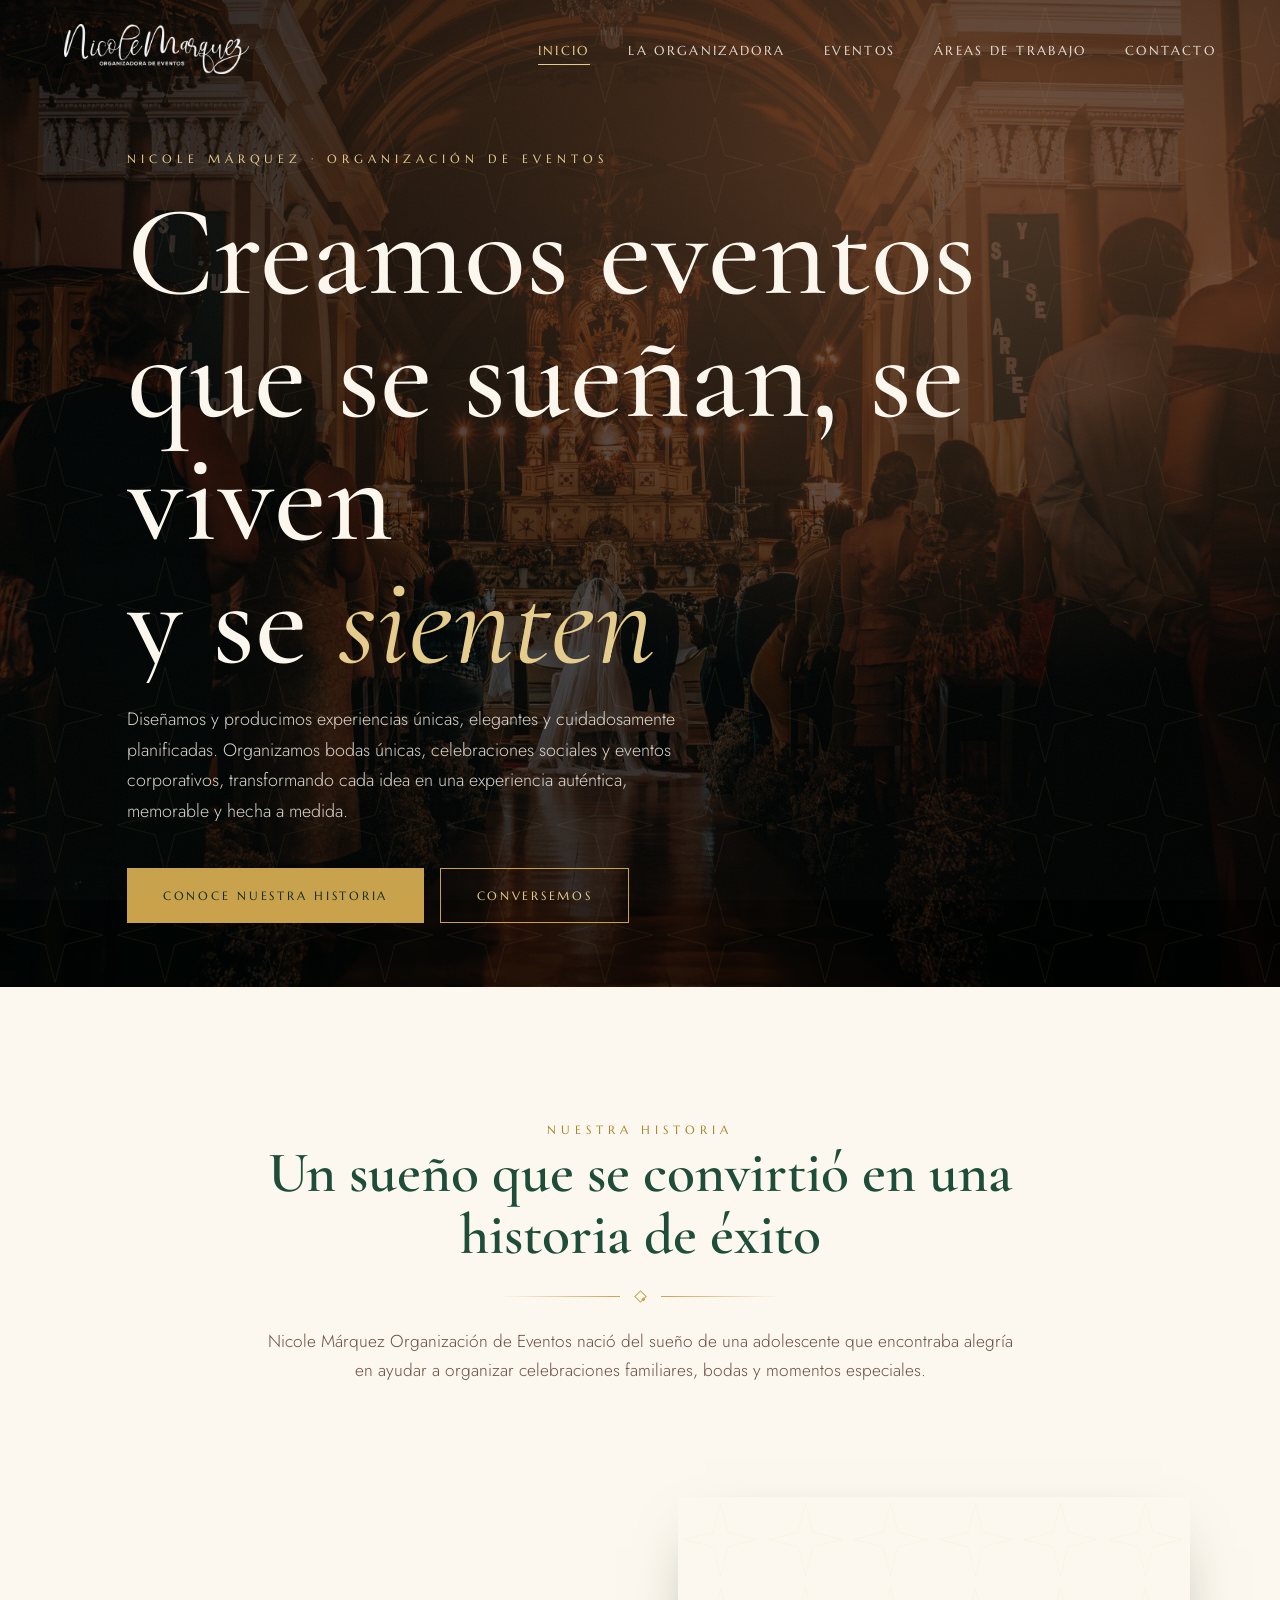
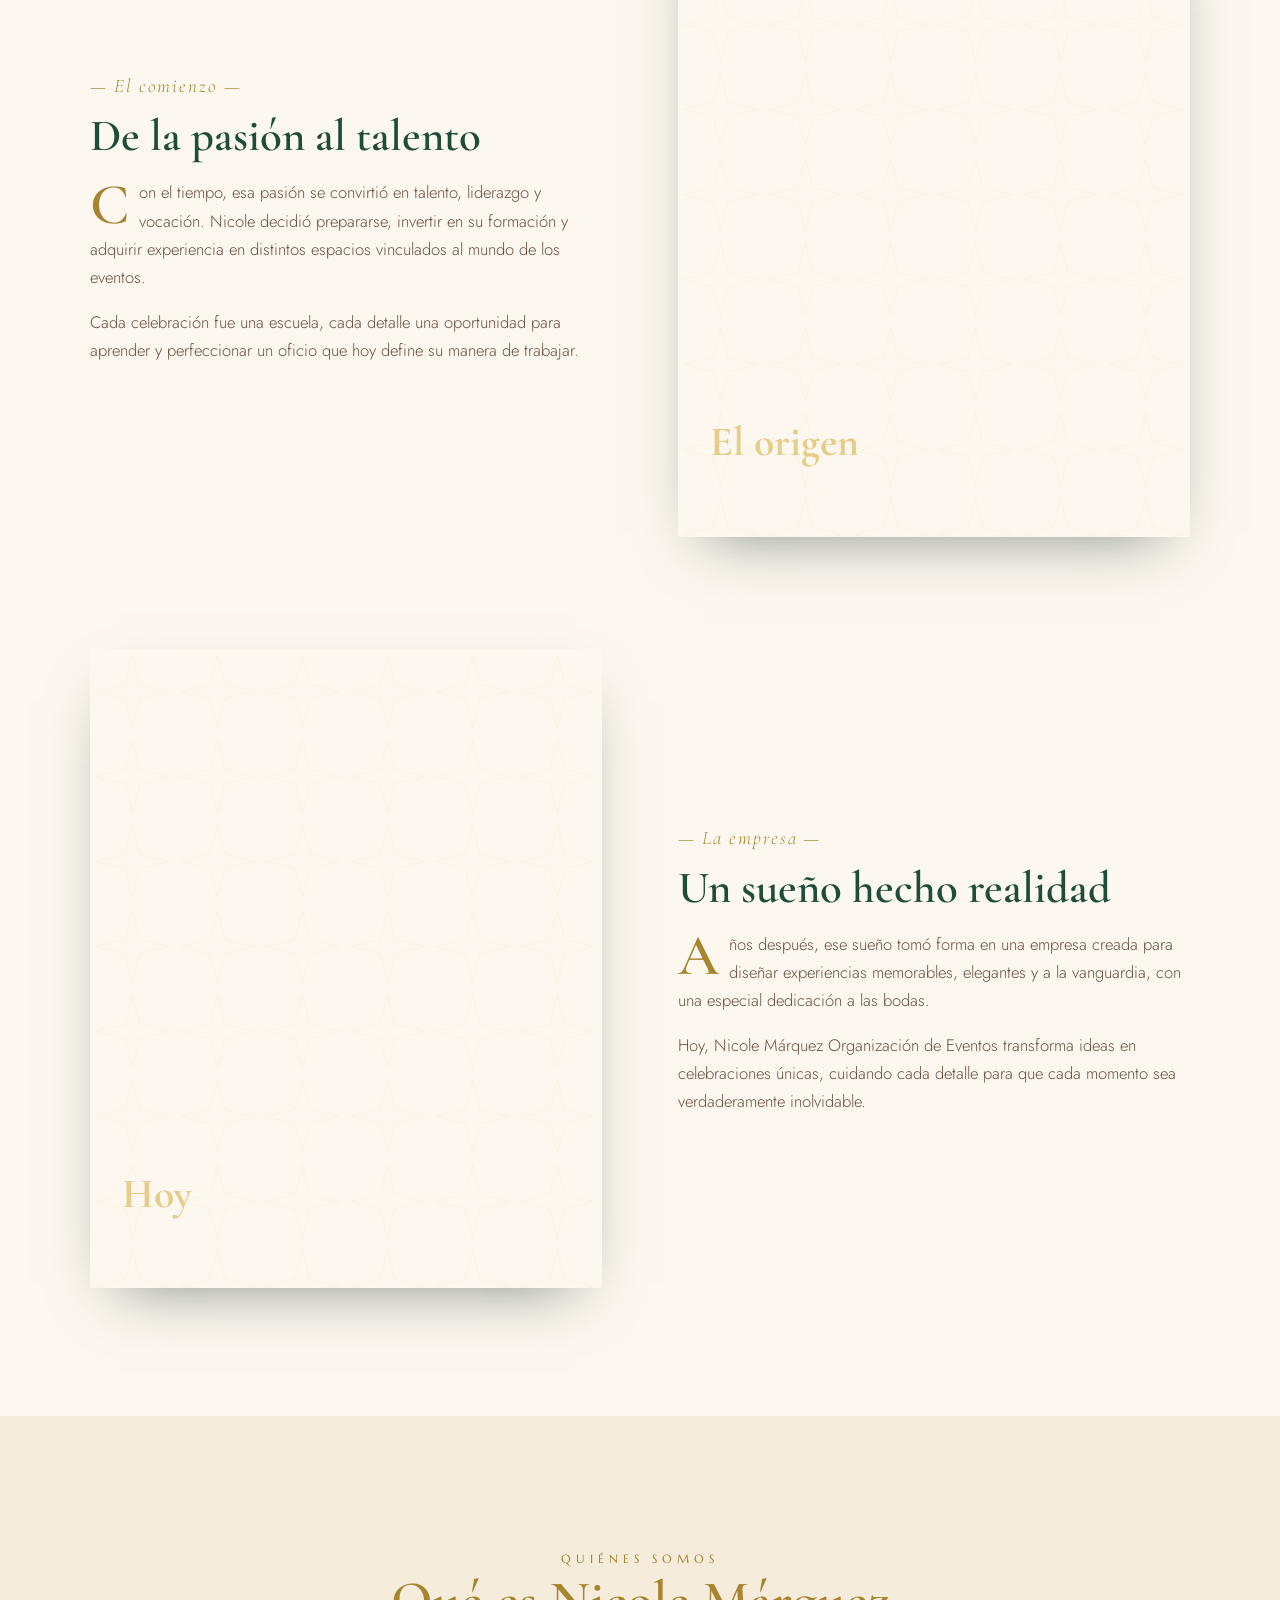
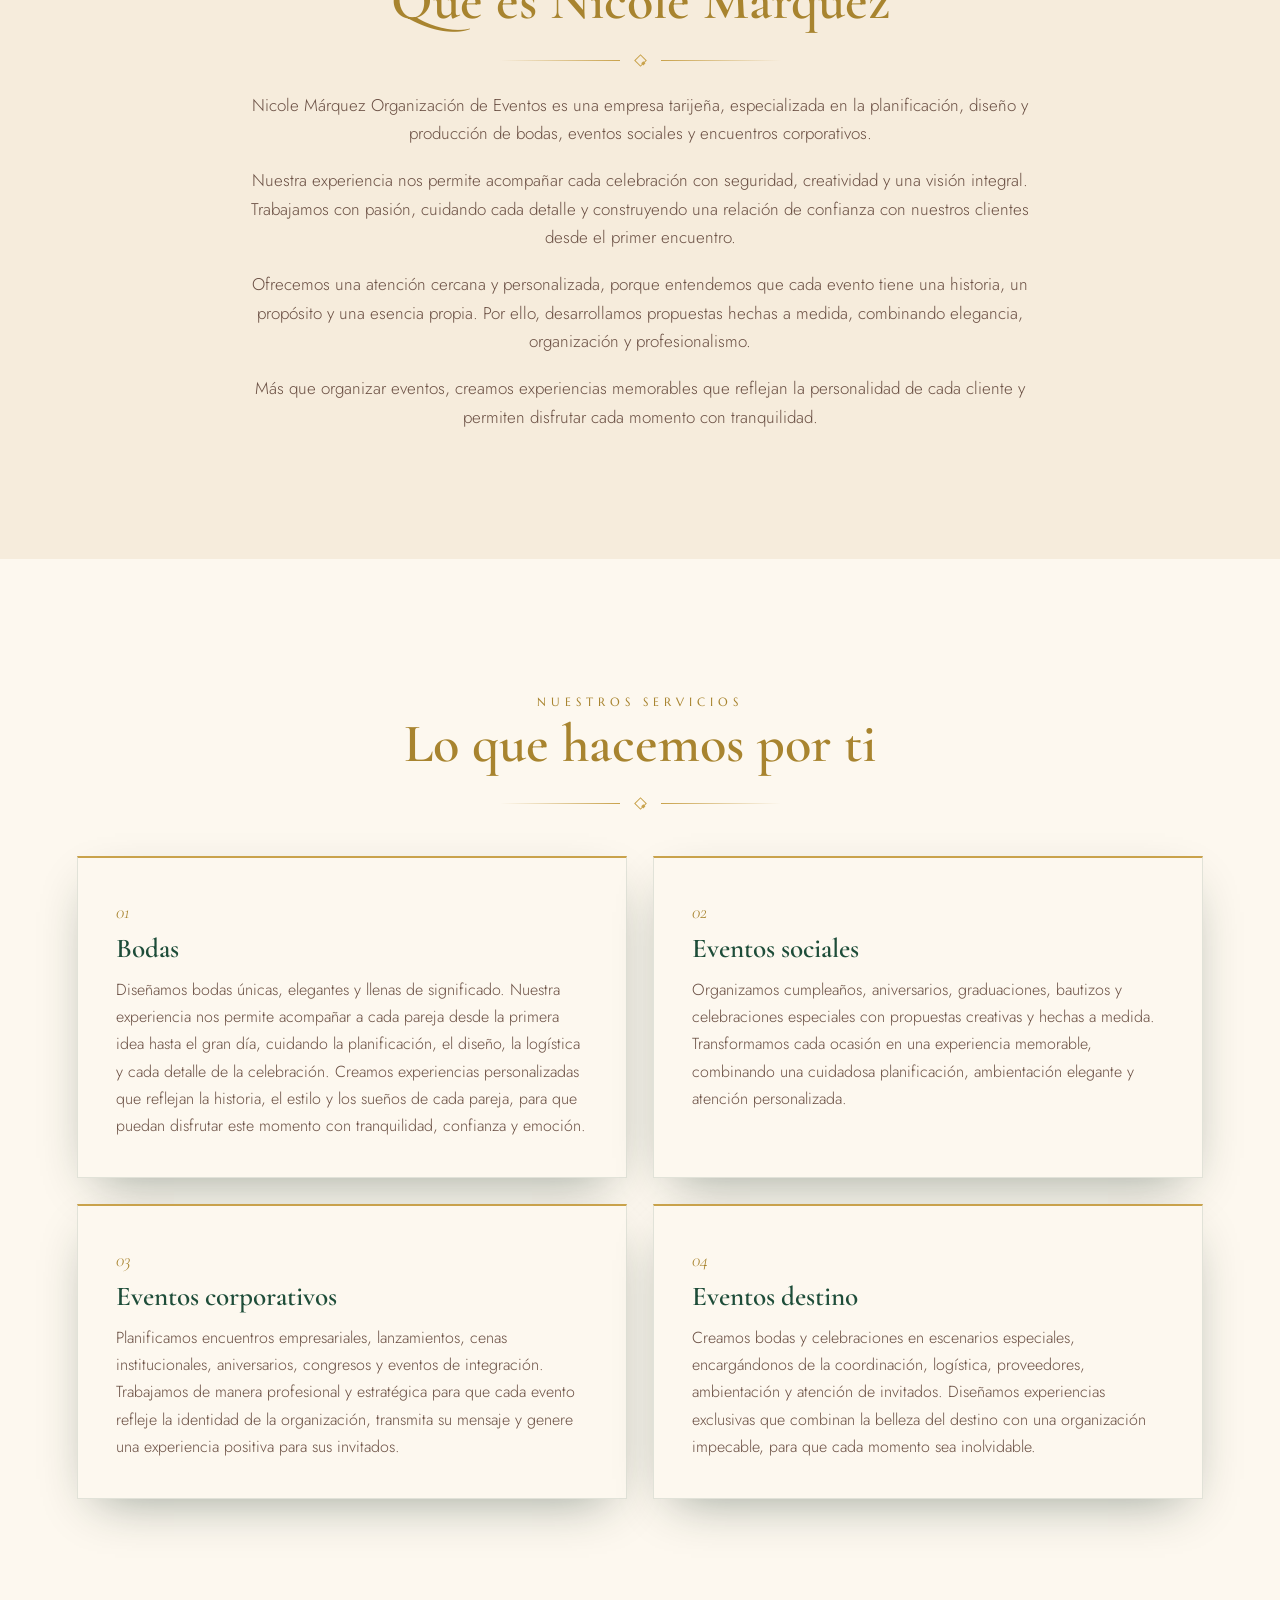
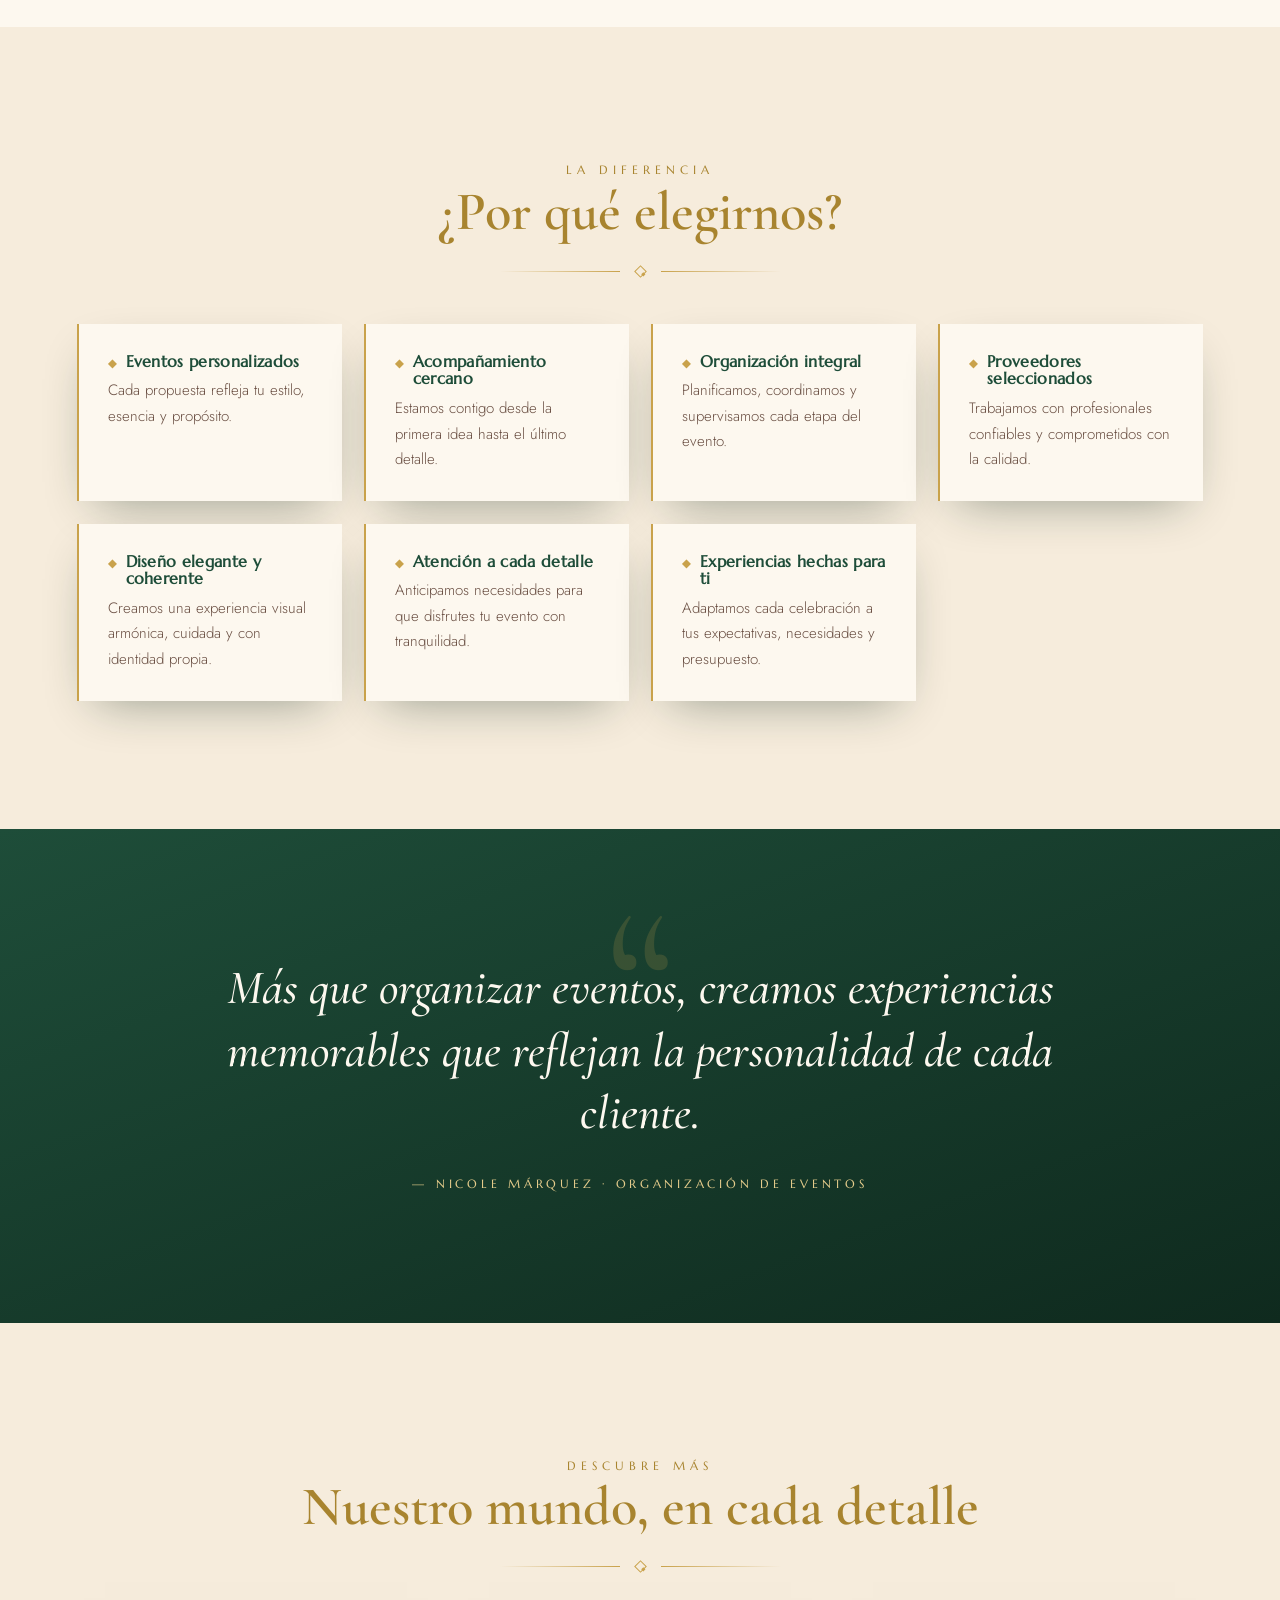
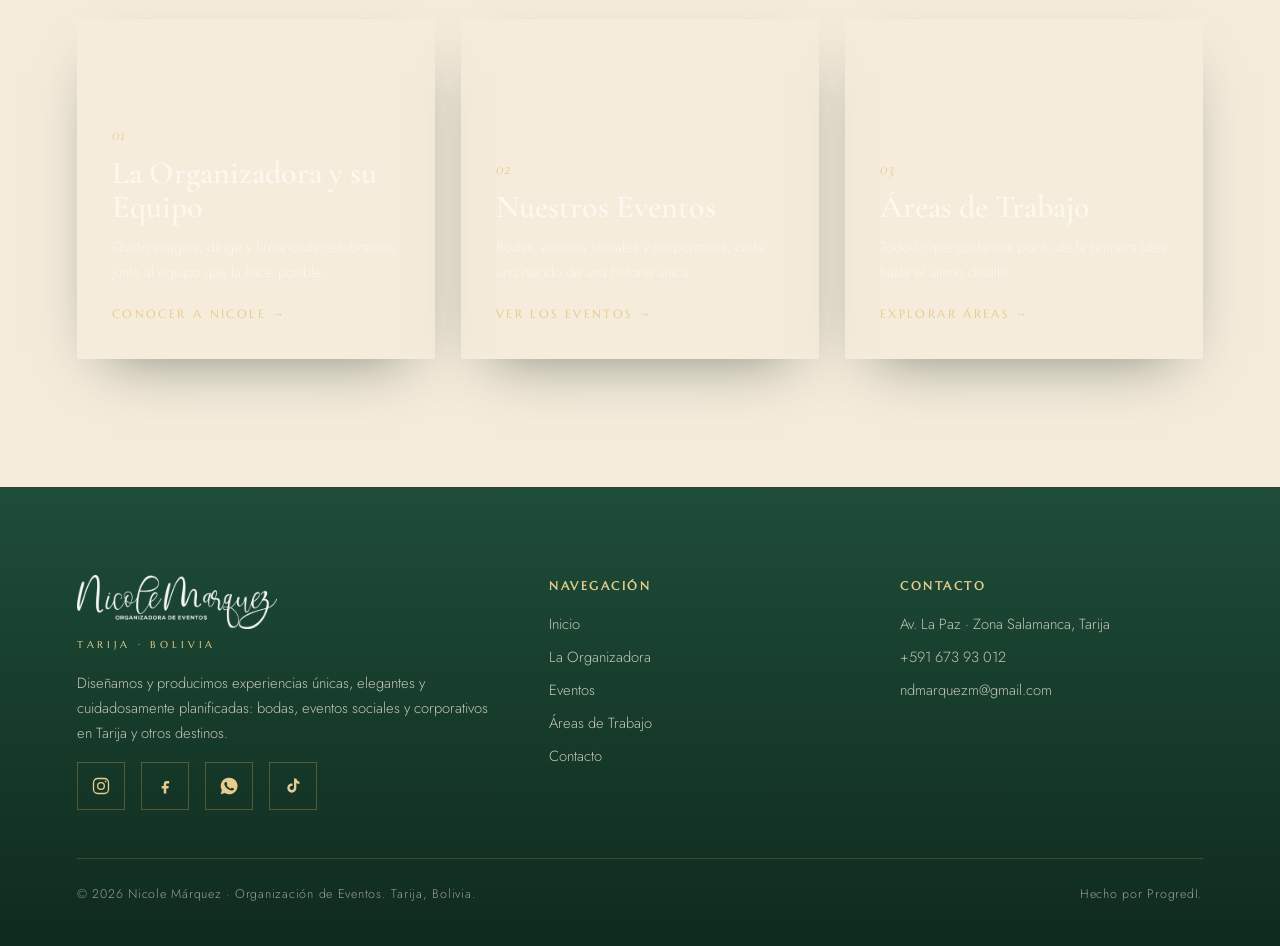
==== commit 3b584186: "Aplica correcciones de contenido del cliente en todo el sitio - Inicio: nueva historia real, "Qué es" ====
--- a/index.html
+++ b/index.html
@@ -3,8 +3,8 @@
 <head>
 <meta charset="UTF-8">
 <meta name="viewport" content="width=device-width, initial-scale=1.0">
-<title>Nicole Márquez · Casa de Eventos de Lujo en Tarija</title>
-<meta name="description" content="Casa de eventos de lujo en Tarija. Convertimos cada celebración en un momento irrepetible bajo el cielo de los viñedos.">
+<title>Nicole Márquez · Organización de Eventos en Tarija</title>
+<meta name="description" content="Diseñamos y producimos experiencias únicas, elegantes y cuidadosamente planificadas. Bodas, eventos sociales y corporativos en Tarija, Bolivia.">
 <link rel="stylesheet" href="styles.css">
 </head>
 <body>
@@ -12,7 +12,7 @@
 <!-- NAV -->
 <nav class="nav">
   <a class="brand" href="index.html">
-    <img src="logo.png" alt="Nicole Márquez - Casa de Eventos" />
+    <img src="logo.png" alt="Nicole Márquez - Organización de Eventos" />
   </a>
   <ul class="nav-links">
     <li><a href="index.html" class="active">Inicio</a></li>
@@ -29,86 +29,128 @@
 <!-- HERO -->
 <header class="hero">
   <div class="hero-inner">
-    <span class="kicker kicker--light">Tarija · Tierra de viñedos y celebración</span>
+    <span class="kicker kicker--light">Nicole Márquez · Organización de Eventos</span>
     <h1>
-      <span class="line"><span>Donde cada</span></span>
-      <span class="line"><span>momento se vuelve</span></span>
-      <span class="line"><span><em>eterno</em></span></span>
+      <span class="line"><span>Creamos eventos</span></span>
+      <span class="line"><span>que se sueñan, se viven</span></span>
+      <span class="line"><span>y se <em>sienten</em></span></span>
     </h1>
-    <p class="lede">Diseñamos experiencias de lujo entre las viñas, las quebradas y el cielo dorado del sur de Bolivia. No organizamos fiestas: orquestamos recuerdos que nadie olvida.</p>
+    <p class="lede">Diseñamos y producimos experiencias únicas, elegantes y cuidadosamente planificadas. Organizamos bodas únicas, celebraciones sociales y eventos corporativos, transformando cada idea en una experiencia auténtica, memorable y hecha a medida.</p>
     <div class="hero-actions">
       <a href="#historia" class="btn btn-gold">Conoce nuestra historia</a>
-      <a href="eventos.html" class="btn btn-ghost">Ver eventos</a>
+      <a href="contacto.html" class="btn btn-ghost">Conversemos</a>
     </div>
   </div>
 </header>
 
-<!-- STORYTELLING -->
+<!-- HISTORIA -->
 <section class="section story" id="historia">
   <div class="story-intro reveal">
-    <span class="kicker">La noche que lo cambió todo</span>
-    <h2>La Vendimia de Oro</h2>
+    <span class="kicker">Nuestra historia</span>
+    <h2>Un sueño que se convirtió en una historia de éxito</h2>
     <div class="ornament"><span></span><i></i><span></span></div>
-    <p>Hay celebraciones que se planean. Y hay otras que se conquistan. Esta es la historia de una noche que parecía imposible, contada tal como la vivimos: con vértigo, con fe y con cada detalle peleado hasta el final.</p>
+    <p>Nicole Márquez Organización de Eventos nació del sueño de una adolescente que encontraba alegría en ayudar a organizar celebraciones familiares, bodas y momentos especiales.</p>
   </div>
 
   <!-- Capítulo I -->
   <article class="chapter">
     <div class="chapter-visual cv-1 reveal">
-      <div class="cap"><b>400</b><span>invitados · un solo atardecer</span></div>
+      <div class="cap"><b>El origen</b><span>de una vocación</span></div>
     </div>
     <div class="chapter-text reveal d1">
-      <span class="chapter-num">— Capítulo I —</span>
-      <h3>El sueño imposible</h3>
-      <p class="drop">Todo comenzó con una frase que pocos se atreven a pronunciar: «Quiero que sea perfecto». La familia soñaba con una gran boda de vendimia para cuatrocientos invitados, al aire libre, entre las hileras de un viñedo del Valle de la Concepción, justo en el instante en que el sol se hunde tras los cerros y tiñe todo de oro.</p>
-      <p>El plazo: ocho semanas. El lugar: un terreno hermoso pero sin energía, sin acceso pavimentado y a cuarenta minutos de la ciudad. Cualquiera habría dicho que no. Nosotros dijimos: <em>déjennoslo a nosotros</em>.</p>
+      <span class="chapter-num">— El comienzo —</span>
+      <h3>De la pasión al talento</h3>
+      <p class="drop">Con el tiempo, esa pasión se convirtió en talento, liderazgo y vocación. Nicole decidió prepararse, invertir en su formación y adquirir experiencia en distintos espacios vinculados al mundo de los eventos.</p>
+      <p>Cada celebración fue una escuela, cada detalle una oportunidad para aprender y perfeccionar un oficio que hoy define su manera de trabajar.</p>
     </div>
   </article>
 
   <!-- Capítulo II -->
   <article class="chapter">
     <div class="chapter-visual cv-2 reveal">
-      <div class="cap"><b>72h</b><span>antes · el cielo se nubló</span></div>
+      <div class="cap"><b>Hoy</b><span>una empresa consolidada</span></div>
     </div>
     <div class="chapter-text reveal d1">
-      <span class="chapter-num">— Capítulo II —</span>
-      <h3>La tormenta sobre el valle</h3>
-      <p class="drop">Setenta y dos horas antes, llegó el aviso que nadie quería escuchar: una tormenta entraría al valle la misma tarde de la celebración. Un evento pensado para vivirse bajo las estrellas amenazaba con convertirse en barro, viento y silencio.</p>
-      <p>El proveedor de iluminación canceló. El generador principal falló en la prueba. Y trescientas sillas seguían varadas en un camión a mitad de camino. La presión era inmensa, pero el pánico nunca fue una opción: cada problema se anotó, se ordenó y se atacó uno por uno.</p>
+      <span class="chapter-num">— La empresa —</span>
+      <h3>Un sueño hecho realidad</h3>
+      <p class="drop">Años después, ese sueño tomó forma en una empresa creada para diseñar experiencias memorables, elegantes y a la vanguardia, con una especial dedicación a las bodas.</p>
+      <p>Hoy, Nicole Márquez Organización de Eventos transforma ideas en celebraciones únicas, cuidando cada detalle para que cada momento sea verdaderamente inolvidable.</p>
     </div>
   </article>
-
-  <!-- Capítulo III -->
-  <article class="chapter">
-    <div class="chapter-visual cv-3 reveal">
-      <div class="cap"><b>1</b><span>decisión que lo salvó todo</span></div>
-    </div>
-    <div class="chapter-text reveal d1">
-      <span class="chapter-num">— Capítulo III —</span>
-      <h3>La decisión y el equipo</h3>
-      <p class="drop">En lugar de improvisar, tomamos una decisión audaz: levantar una carpa traslúcida de gran formato que protegiera del agua sin renunciar a la vista del cielo. En treinta y seis horas, nuestro equipo coordinó tres proveedores nuevos, redirigió el camión por una ruta alterna y montó un sistema de energía redundante con dos generadores.</p>
-      <p>Mientras unos sellaban el plan logístico, otros repensaban la decoración para que la carpa no escondiera la magia, sino que la multiplicara. No fue suerte: fue método, oficio y un equipo que se negó a rendirse.</p>
-    </div>
-  </article>
-
-  <!-- Capítulo IV -->
-  <article class="chapter">
-    <div class="chapter-visual cv-4 reveal">
-      <div class="cap"><b>∞</b><span>un recuerdo para siempre</span></div>
-    </div>
-    <div class="chapter-text reveal d1">
-      <span class="chapter-num">— Capítulo IV —</span>
-      <h3>El instante eterno</h3>
-      <p class="drop">La tormenta llegó, sí. Y golpeó la lona mientras adentro cuatrocientas personas brindaban con singani bajo cientos de luces cálidas, el aroma del valle y una música que parecía hecha para esa noche exacta. La lluvia se volvió parte del espectáculo.</p>
-      <p>Al día siguiente, la familia nos escribió tres palabras que resumen por qué hacemos lo que hacemos: <em>«Fue perfecto. Gracias.»</em> Eso es Nicole Márquez: convertir lo complejo en inolvidable.</p>
-    </div>
-  </article>
+</section>
+
+<!-- QUÉ ES -->
+<section class="section" style="background:var(--cream)">
+  <div class="wrap center">
+    <span class="kicker reveal">Quiénes somos</span>
+    <h2 class="reveal d1" style="font-size:clamp(2rem,5vw,3.4rem);color:var(--gold-deep)">Qué es Nicole Márquez</h2>
+    <div class="ornament reveal d1"><span></span><i></i><span></span></div>
+    <div class="about-lead reveal d1">
+      <p>Nicole Márquez Organización de Eventos es una empresa tarijeña, especializada en la planificación, diseño y producción de bodas, eventos sociales y encuentros corporativos.</p>
+      <p>Nuestra experiencia nos permite acompañar cada celebración con seguridad, creatividad y una visión integral. Trabajamos con pasión, cuidando cada detalle y construyendo una relación de confianza con nuestros clientes desde el primer encuentro.</p>
+      <p>Ofrecemos una atención cercana y personalizada, porque entendemos que cada evento tiene una historia, un propósito y una esencia propia. Por ello, desarrollamos propuestas hechas a medida, combinando elegancia, organización y profesionalismo.</p>
+      <p>Más que organizar eventos, creamos experiencias memorables que reflejan la personalidad de cada cliente y permiten disfrutar cada momento con tranquilidad.</p>
+    </div>
+  </div>
+</section>
+
+<!-- SERVICIOS -->
+<section class="section">
+  <div class="wrap center">
+    <span class="kicker reveal">Nuestros servicios</span>
+    <h2 class="reveal d1" style="font-size:clamp(2rem,5vw,3.4rem);color:var(--gold-deep)">Lo que hacemos por ti</h2>
+    <div class="ornament reveal d1"><span></span><i></i><span></span></div>
+  </div>
+  <div class="wrap">
+    <div class="svc-grid">
+      <article class="svc reveal d1">
+        <span class="no">01</span>
+        <h3>Bodas</h3>
+        <p>Diseñamos bodas únicas, elegantes y llenas de significado. Nuestra experiencia nos permite acompañar a cada pareja desde la primera idea hasta el gran día, cuidando la planificación, el diseño, la logística y cada detalle de la celebración. Creamos experiencias personalizadas que reflejan la historia, el estilo y los sueños de cada pareja, para que puedan disfrutar este momento con tranquilidad, confianza y emoción.</p>
+      </article>
+      <article class="svc reveal d2">
+        <span class="no">02</span>
+        <h3>Eventos sociales</h3>
+        <p>Organizamos cumpleaños, aniversarios, graduaciones, bautizos y celebraciones especiales con propuestas creativas y hechas a medida. Transformamos cada ocasión en una experiencia memorable, combinando una cuidadosa planificación, ambientación elegante y atención personalizada.</p>
+      </article>
+      <article class="svc reveal d1">
+        <span class="no">03</span>
+        <h3>Eventos corporativos</h3>
+        <p>Planificamos encuentros empresariales, lanzamientos, cenas institucionales, aniversarios, congresos y eventos de integración. Trabajamos de manera profesional y estratégica para que cada evento refleje la identidad de la organización, transmita su mensaje y genere una experiencia positiva para sus invitados.</p>
+      </article>
+      <article class="svc reveal d2">
+        <span class="no">04</span>
+        <h3>Eventos destino</h3>
+        <p>Creamos bodas y celebraciones en escenarios especiales, encargándonos de la coordinación, logística, proveedores, ambientación y atención de invitados. Diseñamos experiencias exclusivas que combinan la belleza del destino con una organización impecable, para que cada momento sea inolvidable.</p>
+      </article>
+    </div>
+  </div>
+</section>
+
+<!-- POR QUÉ ELEGIRNOS -->
+<section class="section" style="background:var(--cream)">
+  <div class="wrap center">
+    <span class="kicker reveal">La diferencia</span>
+    <h2 class="reveal d1" style="font-size:clamp(2rem,5vw,3.4rem);color:var(--gold-deep)">¿Por qué elegirnos?</h2>
+    <div class="ornament reveal d1"><span></span><i></i><span></span></div>
+  </div>
+  <div class="wrap">
+    <div class="reasons">
+      <div class="reason reveal d1"><h4>Eventos personalizados</h4><p>Cada propuesta refleja tu estilo, esencia y propósito.</p></div>
+      <div class="reason reveal d1"><h4>Acompañamiento cercano</h4><p>Estamos contigo desde la primera idea hasta el último detalle.</p></div>
+      <div class="reason reveal d2"><h4>Organización integral</h4><p>Planificamos, coordinamos y supervisamos cada etapa del evento.</p></div>
+      <div class="reason reveal d2"><h4>Proveedores seleccionados</h4><p>Trabajamos con profesionales confiables y comprometidos con la calidad.</p></div>
+      <div class="reason reveal d3"><h4>Diseño elegante y coherente</h4><p>Creamos una experiencia visual armónica, cuidada y con identidad propia.</p></div>
+      <div class="reason reveal d3"><h4>Atención a cada detalle</h4><p>Anticipamos necesidades para que disfrutes tu evento con tranquilidad.</p></div>
+      <div class="reason reveal d4"><h4>Experiencias hechas para ti</h4><p>Adaptamos cada celebración a tus expectativas, necesidades y presupuesto.</p></div>
+    </div>
+  </div>
 </section>
 
 <!-- CITA -->
 <section class="section pull">
-  <blockquote class="reveal">Un gran evento no se mide por lo que sale bien, sino por todo lo que supimos resolver para que nadie lo notara.</blockquote>
-  <cite class="reveal d1">— Filosofía Nicole Márquez</cite>
+  <blockquote class="reveal">Más que organizar eventos, creamos experiencias memorables que reflejan la personalidad de cada cliente.</blockquote>
+  <cite class="reveal d1">— Nicole Márquez · Organización de Eventos</cite>
 </section>
 
 <!-- TEASERS hacia otras páginas -->
@@ -122,34 +164,33 @@
     <div class="teaser-grid">
       <a href="organizadora.html" class="teaser t1 reveal d1">
         <span class="num">01</span>
-        <h3>La Organizadora en Jefe</h3>
-        <p>Quién imagina, dirige y firma cada celebración con nombre y alma propios.</p>
+        <h3>La Organizadora y su Equipo</h3>
+        <p>Quién imagina, dirige y firma cada celebración, junto al equipo que la hace posible.</p>
         <span class="go">Conocer a Nicole →</span>
       </a>
       <a href="eventos.html" class="teaser t2 reveal d2">
         <span class="num">02</span>
-        <h3>Tipos de Eventos</h3>
-        <p>Bodas de vendimia, galas, eventos corporativos y celebraciones a medida.</p>
+        <h3>Nuestros Eventos</h3>
+        <p>Bodas, eventos sociales y corporativos, cada uno nacido de una historia única.</p>
         <span class="go">Ver los eventos →</span>
       </a>
       <a href="areas.html" class="teaser t3 reveal d3">
         <span class="num">03</span>
         <h3>Áreas de Trabajo</h3>
-        <p>Todo lo que cuidamos por ti, y cada rincón de Tarija donde celebramos.</p>
+        <p>Todo lo que cuidamos por ti, de la primera idea hasta el último detalle.</p>
         <span class="go">Explorar áreas →</span>
       </a>
     </div>
   </div>
 </section>
 
-<!-- FOOTER -->
 <!-- FOOTER -->
 <footer class="footer">
   <div class="footer-grid">
     <div>
-      <img src="logo.png" alt="Nicole Márquez - Casa de Eventos" width="200"/>
+      <img src="logo.png" alt="Nicole Márquez - Organización de Eventos" width="200"/>
       <small class="tag">Tarija · Bolivia</small>
-      <p>Casa de eventos de lujo nacida entre los viñedos del sur. Diseñamos celebraciones irrepetibles donde la tradición chapaca y la elegancia se encuentran.</p>
+      <p>Diseñamos y producimos experiencias únicas, elegantes y cuidadosamente planificadas: bodas, eventos sociales y corporativos en Tarija y otros destinos.</p>
       <div class="socials">
         <a href="https://www.instagram.com/nicolem.wp/" target="_blank" rel="noopener" aria-label="Instagram"><svg viewBox="0 0 24 24" fill="none" stroke="currentColor" stroke-width="1.6"><rect x="3" y="3" width="18" height="18" rx="5"/><circle cx="12" cy="12" r="4"/><circle cx="17.5" cy="6.5" r="1" fill="currentColor" stroke="none"/></svg></a>
         <a href="https://www.facebook.com/profile.php?id=100064047130136" target="_blank" rel="noopener" aria-label="Facebook"><svg viewBox="0 0 24 24" fill="currentColor"><path d="M14 9h3V6h-3c-2 0-3.5 1.5-3.5 3.5V12H8v3h2.5v6h3v-6H16l.5-3h-3v-2.2c0-.5.4-.8.9-.8z"/></svg></a>
@@ -162,7 +203,7 @@
       <ul>
         <li><a href="index.html">Inicio</a></li>
         <li><a href="organizadora.html">La Organizadora</a></li>
-        <li><a href="eventos.html">Tipos de Eventos</a></li>
+        <li><a href="eventos.html">Eventos</a></li>
         <li><a href="areas.html">Áreas de Trabajo</a></li>
         <li><a href="contacto.html">Contacto</a></li>
       </ul>
@@ -170,14 +211,14 @@
     <div>
       <h5>Contacto</h5>
       <ul>
-        <li>Cercado, Tarija</li>
+        <li>Av. La Paz · Zona Salamanca, Tarija</li>
         <li><a href="tel:+59167393012">+591 673 93 012</a></li>
         <li><a href="mailto:ndmarquezm@gmail.com">ndmarquezm@gmail.com</a></li>
       </ul>
     </div>
   </div>
   <div class="footer-base">
-    <span>© 2026 Nicole Márquez Casa de Eventos. Tarija, Bolivia.</span>
+    <span>© 2026 Nicole Márquez · Organización de Eventos. Tarija, Bolivia.</span>
     <span>Hecho por ProgredI.</span>
   </div>
 </footer>
--- a/styles.css
+++ b/styles.css
@@ -532,4 +532,84 @@
   max-height: 50px; /* Adjust this value to fit your navigation bar */
   width: auto;
   display: block;
+}
+
+/* =========================================================
+   AÑADIDOS · Servicios · Razones · Equipo · Carrusel · Testimonios
+   (contenido según guía del cliente)
+   ========================================================= */
+
+/* Bloque introductorio "Qué es" */
+.about-lead{ max-width:820px; margin:0 auto; text-align:center; }
+.about-lead p{ color:var(--ink-soft); font-size:1.06rem; margin-top:1.1rem; }
+
+/* Servicios (inicio) */
+.svc-grid{ display:grid; grid-template-columns:repeat(2,1fr); gap:1.6rem; margin-top:3rem; }
+.svc{ padding:2.4rem; background:var(--ivory); border:1px solid rgba(30,77,57,.12);
+  border-top:2px solid var(--gold); box-shadow:var(--shadow-soft); transition:.45s var(--ease); }
+.svc:hover{ transform:translateY(-6px); border-top-color:var(--terracotta); }
+.svc .no{ font-family:var(--font-display); font-style:italic; font-size:1.2rem; color:var(--gold-deep); }
+.svc h3{ font-size:1.7rem; color:var(--wine); margin:.3rem 0 .8rem; }
+.svc p{ color:var(--ink-soft); font-size:1rem; }
+
+/* Razones (¿por qué elegirnos?) */
+.reasons{ display:grid; grid-template-columns:repeat(auto-fit,minmax(250px,1fr)); gap:1.4rem; margin-top:3rem; }
+.reason{ padding:1.8rem; background:var(--ivory); border-left:2px solid var(--gold); box-shadow:var(--shadow-soft); }
+.reason h4{ font-family:var(--font-accent); font-size:1.02rem; letter-spacing:.02em; color:var(--wine);
+  margin-bottom:.5rem; display:flex; gap:.6rem; align-items:baseline; }
+.reason h4::before{ content:"◆"; color:var(--gold); font-size:.7rem; }
+.reason p{ color:var(--ink-soft); font-size:.94rem; }
+
+/* Equipo (organizadora) */
+.team-grid{ display:grid; grid-template-columns:repeat(3,1fr); gap:1.6rem; margin-top:3rem; }
+.member{ text-align:center; padding:2.4rem 1.6rem; background:var(--ivory);
+  border:1px solid rgba(30,77,57,.12); box-shadow:var(--shadow-soft); transition:.4s var(--ease); }
+.member:hover{ transform:translateY(-5px); border-color:var(--gold); }
+.member .avatar{ width:84px; height:84px; margin:0 auto 1.2rem; border-radius:50%;
+  border:1px solid var(--gold); display:flex; align-items:center; justify-content:center;
+  font-family:var(--font-display); font-size:2rem; color:var(--gold-deep); }
+.member h4{ font-size:1.4rem; color:var(--wine); }
+.member span{ font-family:var(--font-accent); letter-spacing:.14em; text-transform:uppercase;
+  font-size:.72rem; color:var(--gold-deep); }
+.team-note{ max-width:760px; margin:2.6rem auto 0; text-align:center; color:var(--ink-soft); font-size:1rem; }
+
+/* Categorías de eventos con carrusel */
+.ev-cat{ max-width:1000px; margin:0 auto; }
+.ev-cat + .ev-cat{ margin-top:clamp(4rem,8vw,6rem); }
+.ev-cat-head{ text-align:center; max-width:720px; margin:0 auto 2.4rem; }
+.ev-cat-head h3{ font-size:clamp(1.8rem,4.5vw,2.8rem); color:var(--wine); }
+.ev-cat-head p{ color:var(--ink-soft); margin-top:1rem; }
+
+/* Carrusel */
+.carousel{ position:relative; overflow:hidden; box-shadow:var(--shadow-card); }
+.car-track{ display:flex; transition:transform .6s var(--ease); }
+.car-slide{ min-width:100%; }
+.car-slide img{ width:100%; height:clamp(300px,52vw,540px); object-fit:cover; }
+.car-btn{ position:absolute; top:50%; transform:translateY(-50%); z-index:3;
+  width:48px; height:48px; border:1px solid rgba(230,205,140,.6); background:rgba(16,40,29,.55);
+  color:var(--gold-light); font-size:1.6rem; line-height:1; cursor:pointer;
+  backdrop-filter:blur(4px); transition:.35s var(--ease); display:flex; align-items:center; justify-content:center; }
+.car-btn:hover{ background:var(--gold); color:var(--wine-deep); }
+.car-btn.prev{ left:1rem; }
+.car-btn.next{ right:1rem; }
+.car-dots{ position:absolute; bottom:1rem; left:50%; transform:translateX(-50%); z-index:3; display:flex; gap:.5rem; }
+.car-dots button{ width:9px; height:9px; border-radius:50%; border:0; background:rgba(253,248,239,.5);
+  cursor:pointer; padding:0; transition:.3s; }
+.car-dots button.active{ background:var(--gold-light); transform:scale(1.3); }
+
+/* Testimonios */
+.testi-grid{ display:grid; grid-template-columns:.85fr 1.15fr; gap:clamp(2rem,5vw,4rem);
+  align-items:center; margin-top:3rem; }
+.testi-photo{ aspect-ratio:3/4; background:url("imagenes/img20.jpeg") center/cover;
+  box-shadow:var(--shadow-card); position:relative; }
+.testi-photo::before{ content:""; position:absolute; inset:14px; border:1px solid rgba(230,205,140,.4); }
+.testi-list{ display:flex; flex-direction:column; gap:1.4rem; }
+.testi-card{ padding:1.6rem 2rem; background:var(--ivory); border-left:2px solid var(--gold); box-shadow:var(--shadow-soft); }
+.testi-card p{ font-family:var(--font-display); font-style:italic; font-size:1.14rem; color:var(--wine); line-height:1.5; }
+.testi-card cite{ display:block; margin-top:.7rem; font-family:var(--font-accent); font-style:normal;
+  letter-spacing:.16em; text-transform:uppercase; font-size:.66rem; color:var(--gold-deep); }
+
+@media(max-width:900px){
+  .svc-grid,.team-grid,.testi-grid{ grid-template-columns:1fr; }
+  .testi-photo{ aspect-ratio:16/10; }
 }
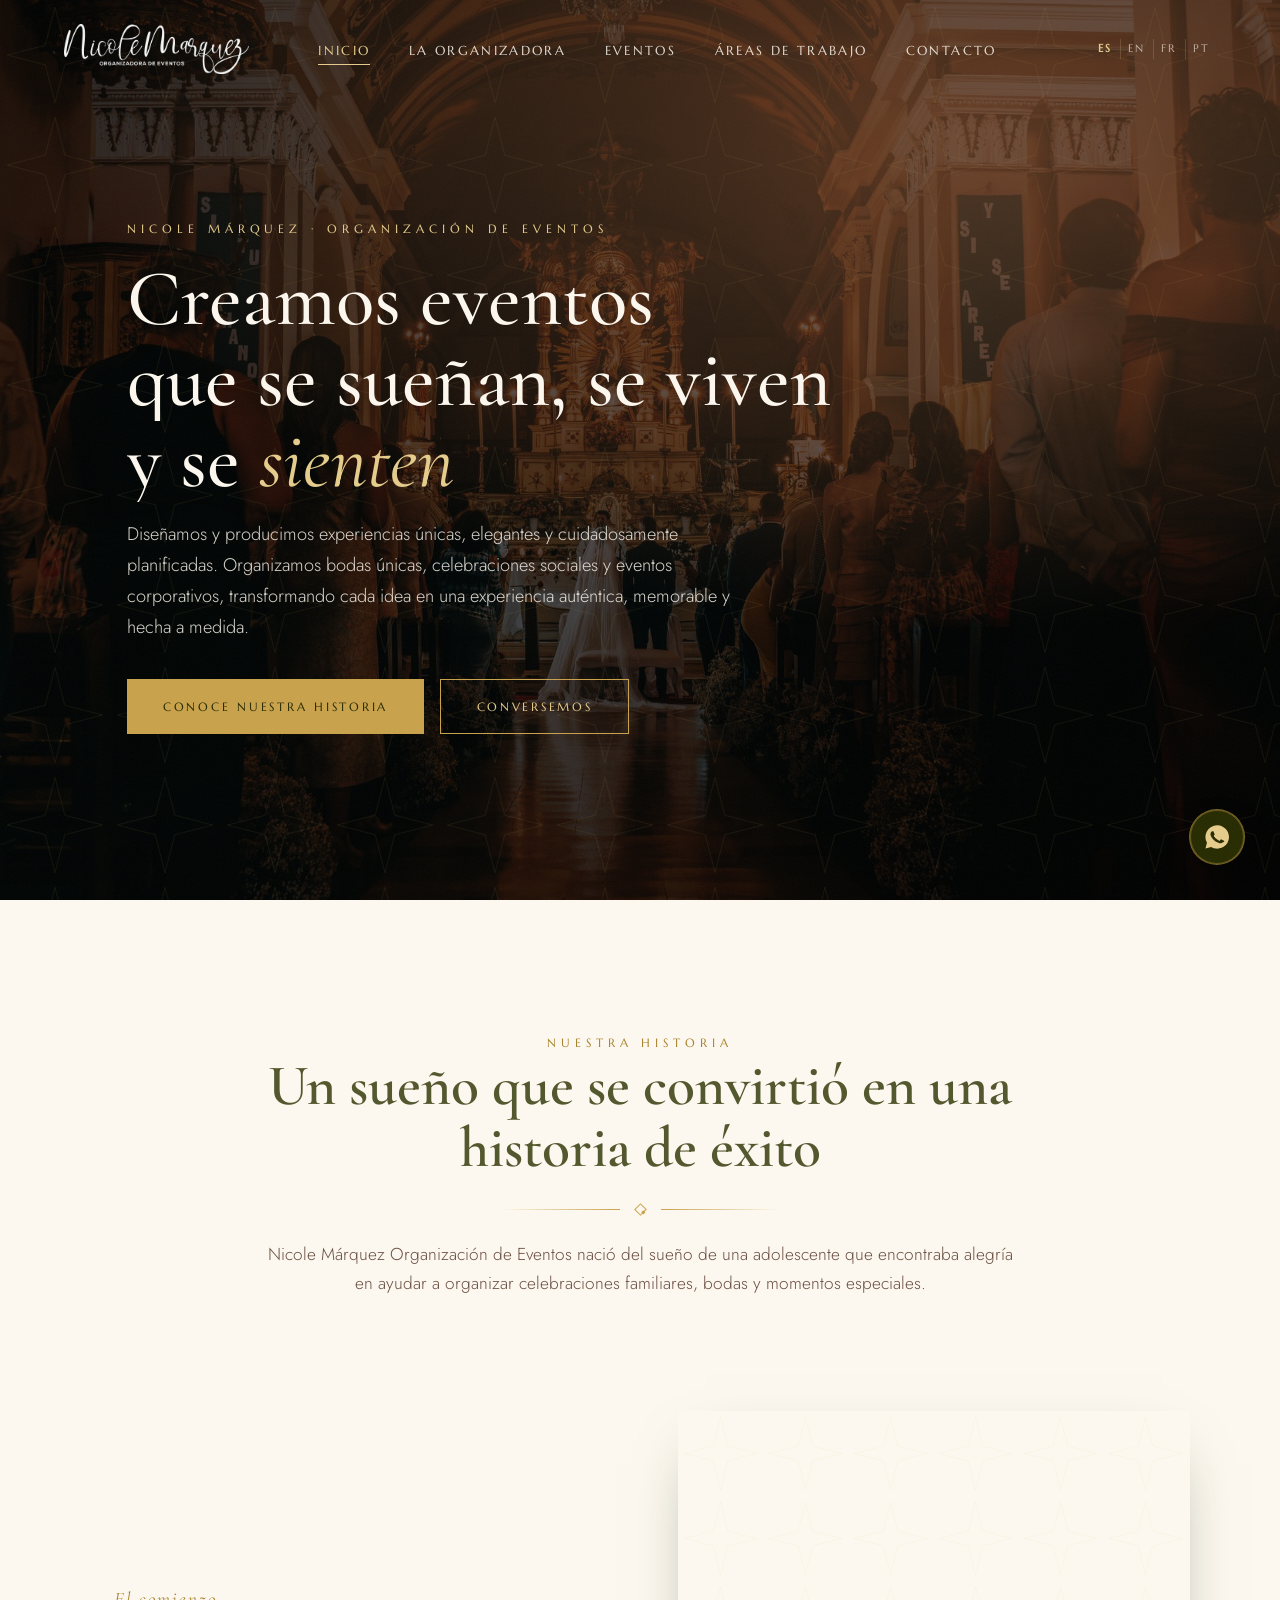
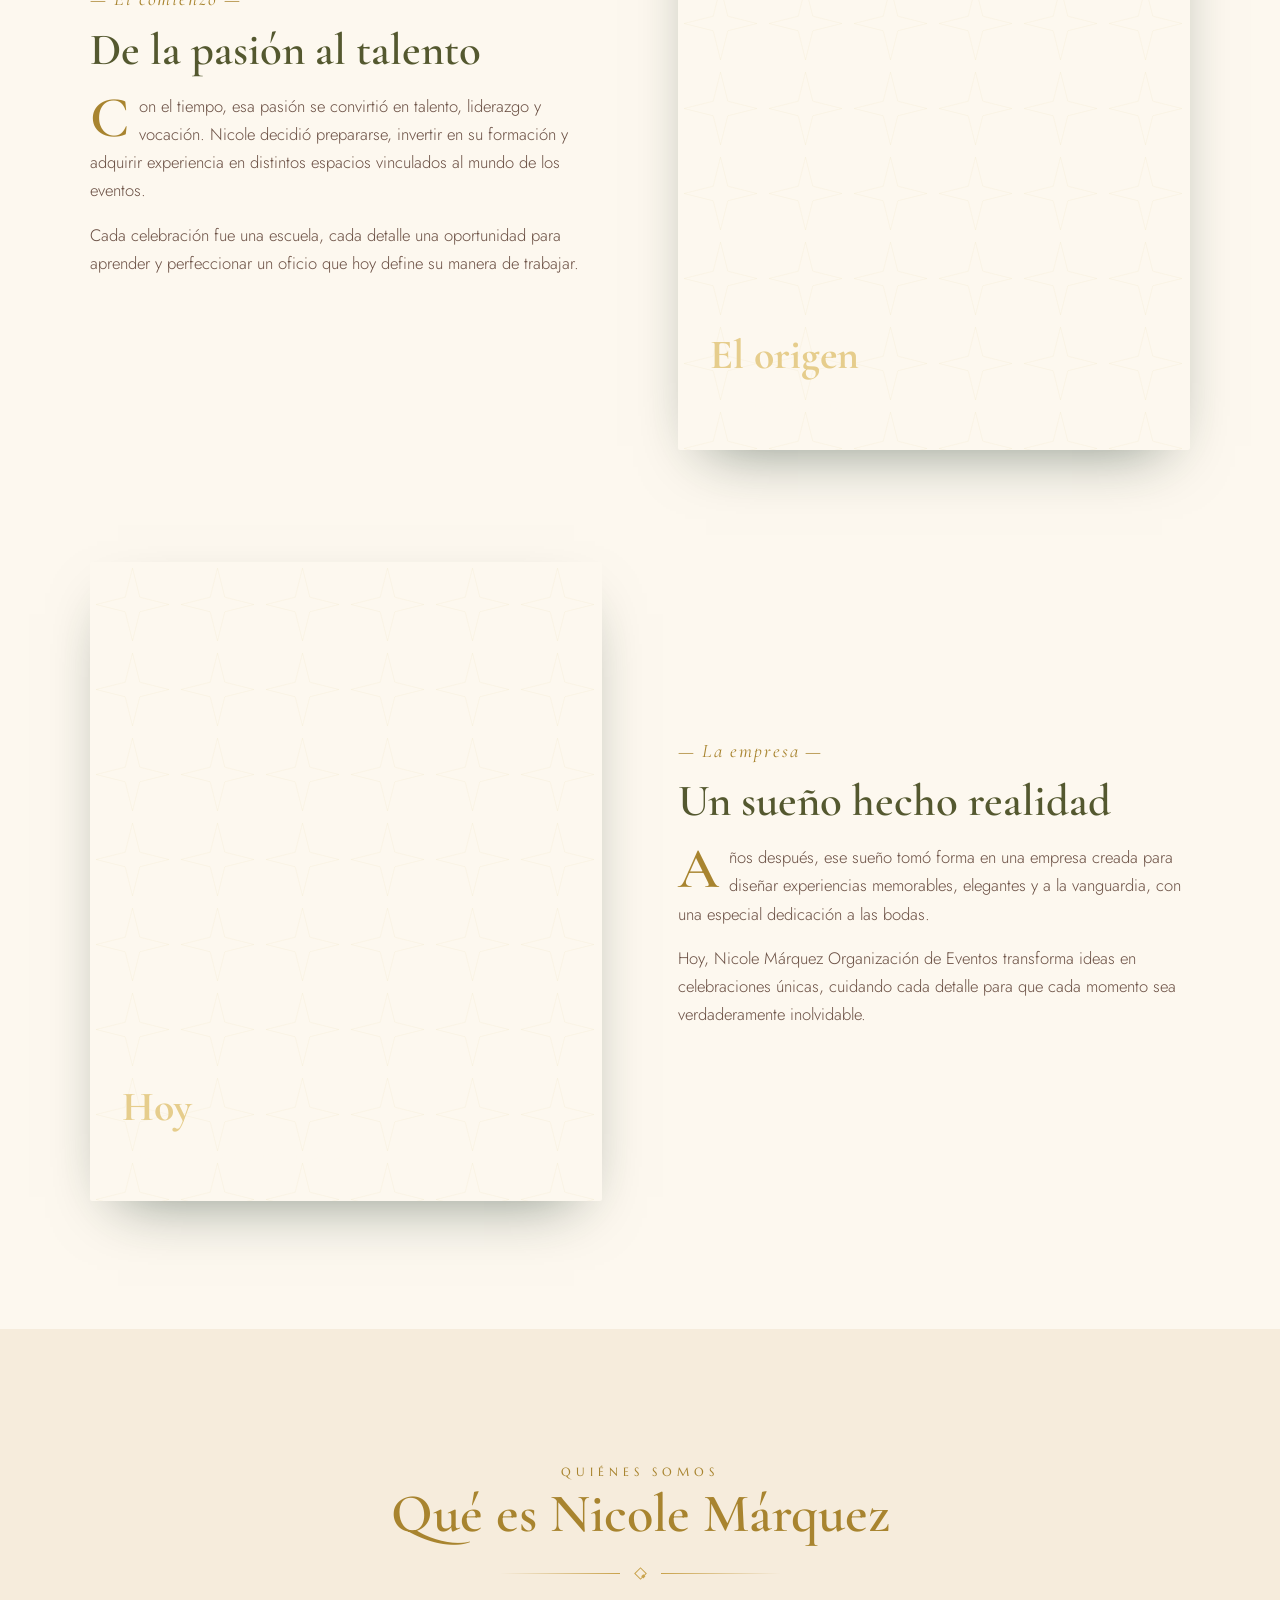
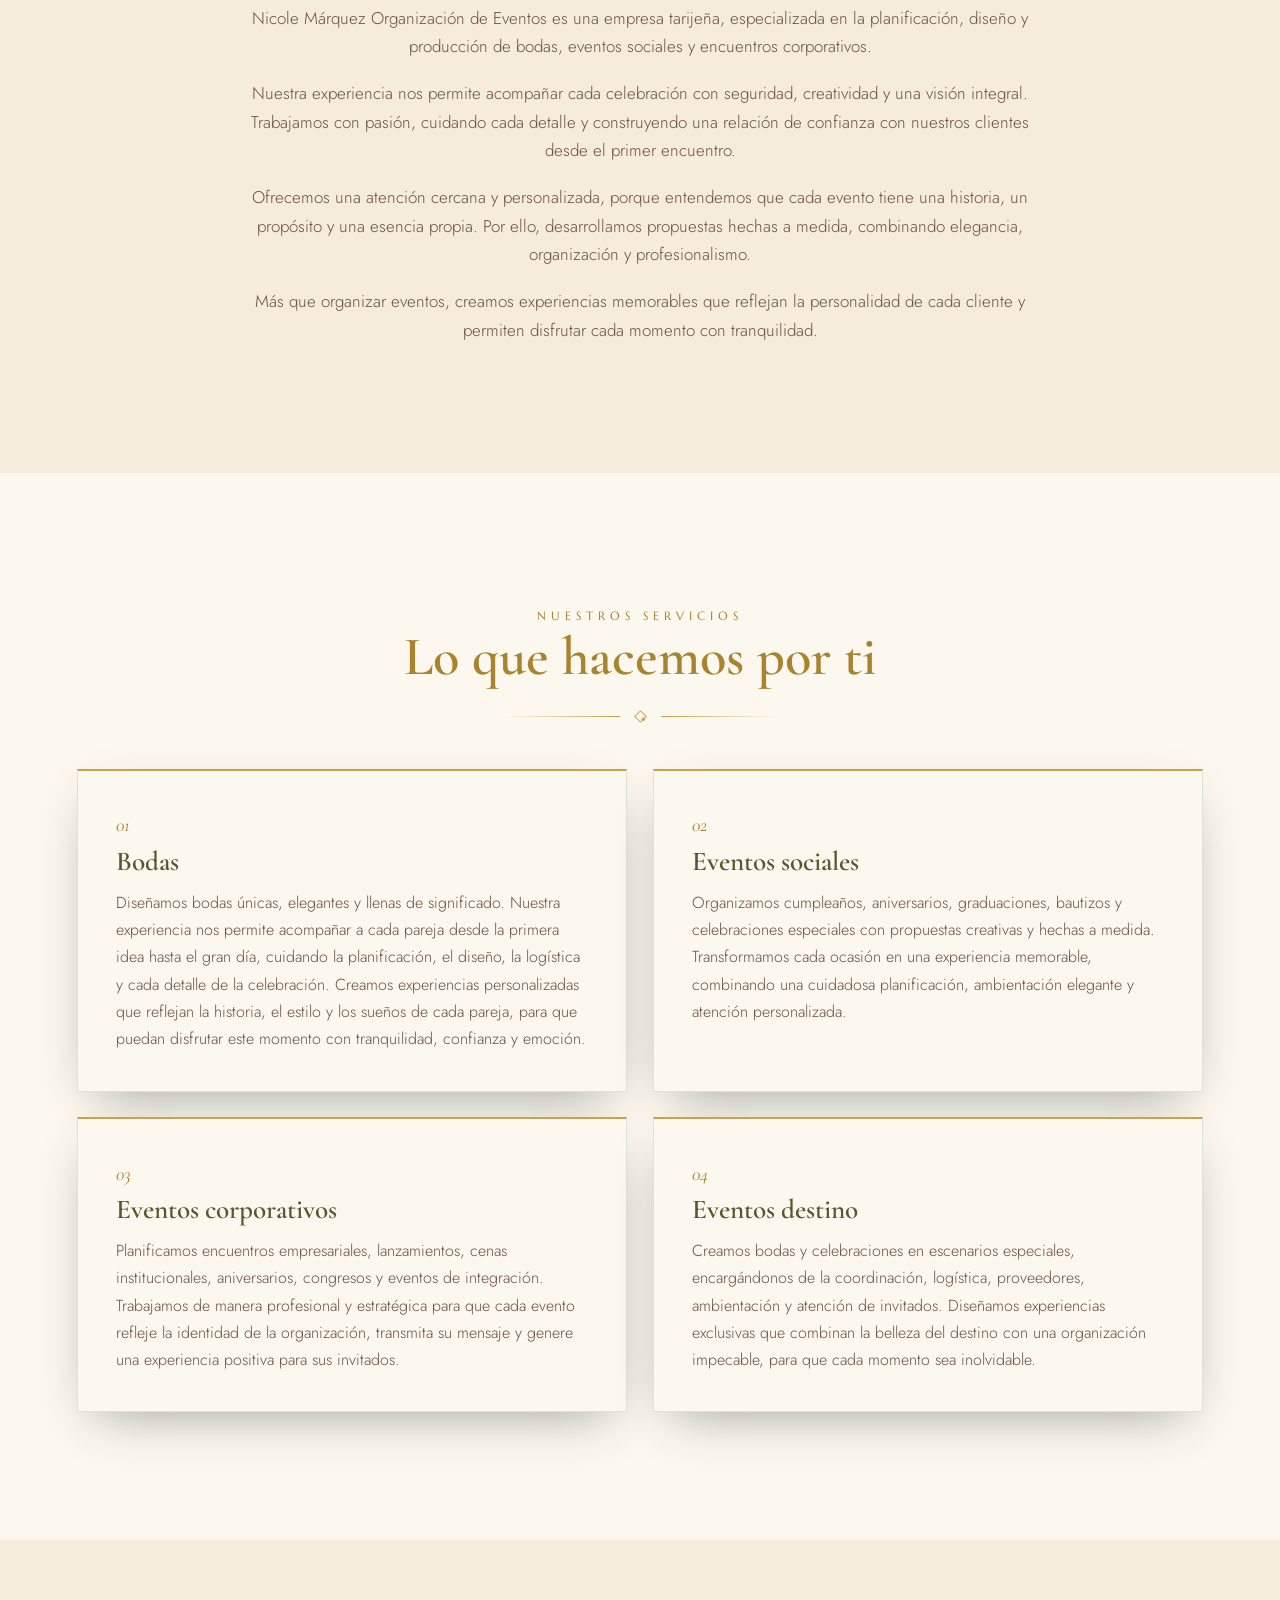
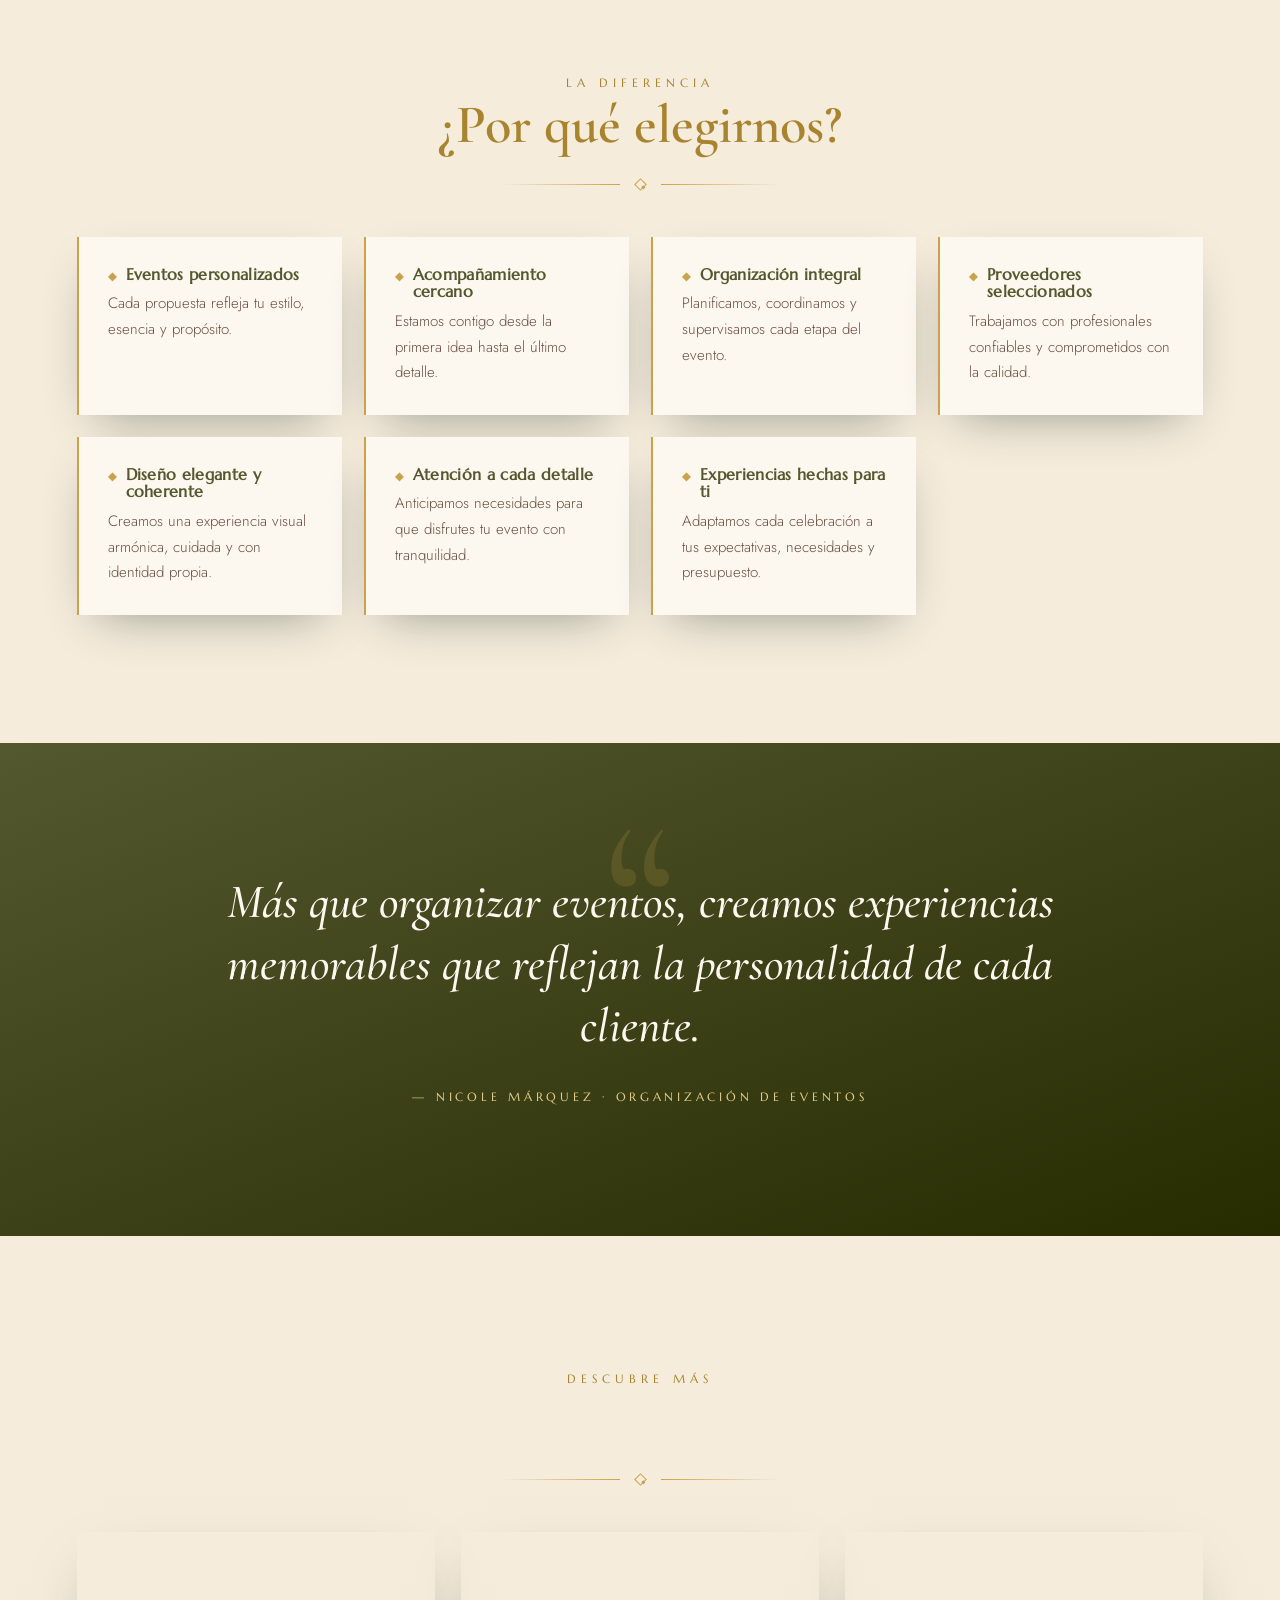
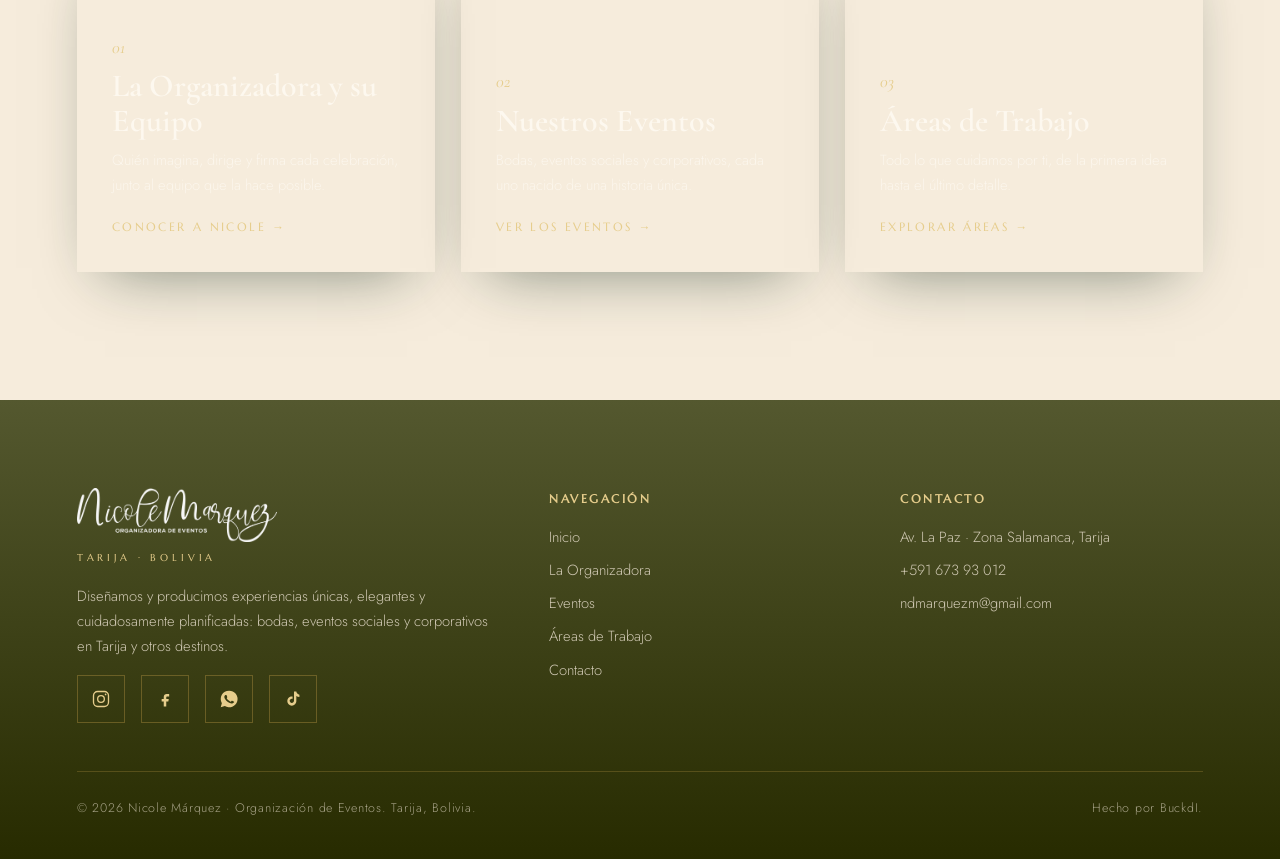
==== commit 9e281227: "Multiidioma, botón de WhatsApp y preparación para Cloudflare Pages - Traducción ES/EN/FR/PT del lado" ====
--- a/index.html
+++ b/index.html
@@ -3,8 +3,8 @@
 <head>
 <meta charset="UTF-8">
 <meta name="viewport" content="width=device-width, initial-scale=1.0">
-<title>Nicole Márquez · Organización de Eventos en Tarija</title>
-<meta name="description" content="Diseñamos y producimos experiencias únicas, elegantes y cuidadosamente planificadas. Bodas, eventos sociales y corporativos en Tarija, Bolivia.">
+<title data-i18n="idx_title">Nicole Márquez · Organización de Eventos en Tarija</title>
+<meta name="description" data-i18n-content="idx_meta" content="Diseñamos y producimos experiencias únicas, elegantes y cuidadosamente planificadas. Bodas, eventos sociales y corporativos en Tarija, Bolivia.">
 <link rel="stylesheet" href="styles.css">
 </head>
 <body>
@@ -15,13 +15,19 @@
     <img src="logo.png" alt="Nicole Márquez - Organización de Eventos" />
   </a>
   <ul class="nav-links">
-    <li><a href="index.html" class="active">Inicio</a></li>
-    <li><a href="organizadora.html">La Organizadora</a></li>
-    <li><a href="eventos.html">Eventos</a></li>
-    <li><a href="areas.html">Áreas de Trabajo</a></li>
-    <li><a href="contacto.html">Contacto</a></li>
+    <li><a href="index.html" class="active" data-i18n="nav_home">Inicio</a></li>
+    <li><a href="organizadora.html" data-i18n="nav_org">La Organizadora</a></li>
+    <li><a href="eventos.html" data-i18n="nav_events">Eventos</a></li>
+    <li><a href="areas.html" data-i18n="nav_areas">Áreas de Trabajo</a></li>
+    <li><a href="contacto.html" data-i18n="nav_contact">Contacto</a></li>
   </ul>
-  <button class="burger" aria-label="Abrir menú">
+  <div class="lang-switch" role="group" aria-label="Idioma / Language">
+    <button type="button" data-lang="es" lang="es">ES</button>
+    <button type="button" data-lang="en" lang="en">EN</button>
+    <button type="button" data-lang="fr" lang="fr">FR</button>
+    <button type="button" data-lang="pt" lang="pt">PT</button>
+  </div>
+  <button class="burger" aria-label="Abrir menú" data-i18n-aria="aria_menu">
     <span></span><span></span><span></span>
   </button>
 </nav>
@@ -29,16 +35,16 @@
 <!-- HERO -->
 <header class="hero">
   <div class="hero-inner">
-    <span class="kicker kicker--light">Nicole Márquez · Organización de Eventos</span>
-    <h1>
+    <span class="kicker kicker--light" data-i18n="brand_tag">Nicole Márquez · Organización de Eventos</span>
+    <h1 data-i18n="idx_h1">
       <span class="line"><span>Creamos eventos</span></span>
       <span class="line"><span>que se sueñan, se viven</span></span>
       <span class="line"><span>y se <em>sienten</em></span></span>
     </h1>
-    <p class="lede">Diseñamos y producimos experiencias únicas, elegantes y cuidadosamente planificadas. Organizamos bodas únicas, celebraciones sociales y eventos corporativos, transformando cada idea en una experiencia auténtica, memorable y hecha a medida.</p>
+    <p class="lede" data-i18n="idx_lede">Diseñamos y producimos experiencias únicas, elegantes y cuidadosamente planificadas. Organizamos bodas únicas, celebraciones sociales y eventos corporativos, transformando cada idea en una experiencia auténtica, memorable y hecha a medida.</p>
     <div class="hero-actions">
-      <a href="#historia" class="btn btn-gold">Conoce nuestra historia</a>
-      <a href="contacto.html" class="btn btn-ghost">Conversemos</a>
+      <a href="#historia" class="btn btn-gold" data-i18n="idx_btn_story">Conoce nuestra historia</a>
+      <a href="contacto.html" class="btn btn-ghost" data-i18n="idx_btn_talk">Conversemos</a>
     </div>
   </div>
 </header>
@@ -46,35 +52,35 @@
 <!-- HISTORIA -->
 <section class="section story" id="historia">
   <div class="story-intro reveal">
-    <span class="kicker">Nuestra historia</span>
-    <h2>Un sueño que se convirtió en una historia de éxito</h2>
+    <span class="kicker" data-i18n="story_kicker">Nuestra historia</span>
+    <h2 data-i18n="story_h2">Un sueño que se convirtió en una historia de éxito</h2>
     <div class="ornament"><span></span><i></i><span></span></div>
-    <p>Nicole Márquez Organización de Eventos nació del sueño de una adolescente que encontraba alegría en ayudar a organizar celebraciones familiares, bodas y momentos especiales.</p>
+    <p data-i18n="story_p">Nicole Márquez Organización de Eventos nació del sueño de una adolescente que encontraba alegría en ayudar a organizar celebraciones familiares, bodas y momentos especiales.</p>
   </div>
 
   <!-- Capítulo I -->
   <article class="chapter">
     <div class="chapter-visual cv-1 reveal">
-      <div class="cap"><b>El origen</b><span>de una vocación</span></div>
+      <div class="cap" data-i18n="ch1_cap"><b>El origen</b><span>de una vocación</span></div>
     </div>
     <div class="chapter-text reveal d1">
-      <span class="chapter-num">— El comienzo —</span>
-      <h3>De la pasión al talento</h3>
-      <p class="drop">Con el tiempo, esa pasión se convirtió en talento, liderazgo y vocación. Nicole decidió prepararse, invertir en su formación y adquirir experiencia en distintos espacios vinculados al mundo de los eventos.</p>
-      <p>Cada celebración fue una escuela, cada detalle una oportunidad para aprender y perfeccionar un oficio que hoy define su manera de trabajar.</p>
+      <span class="chapter-num" data-i18n="ch1_num">— El comienzo —</span>
+      <h3 data-i18n="ch1_h3">De la pasión al talento</h3>
+      <p class="drop" data-i18n="ch1_p1">Con el tiempo, esa pasión se convirtió en talento, liderazgo y vocación. Nicole decidió prepararse, invertir en su formación y adquirir experiencia en distintos espacios vinculados al mundo de los eventos.</p>
+      <p data-i18n="ch1_p2">Cada celebración fue una escuela, cada detalle una oportunidad para aprender y perfeccionar un oficio que hoy define su manera de trabajar.</p>
     </div>
   </article>
 
   <!-- Capítulo II -->
   <article class="chapter">
     <div class="chapter-visual cv-2 reveal">
-      <div class="cap"><b>Hoy</b><span>una empresa consolidada</span></div>
+      <div class="cap" data-i18n="ch2_cap"><b>Hoy</b><span>una empresa consolidada</span></div>
     </div>
     <div class="chapter-text reveal d1">
-      <span class="chapter-num">— La empresa —</span>
-      <h3>Un sueño hecho realidad</h3>
-      <p class="drop">Años después, ese sueño tomó forma en una empresa creada para diseñar experiencias memorables, elegantes y a la vanguardia, con una especial dedicación a las bodas.</p>
-      <p>Hoy, Nicole Márquez Organización de Eventos transforma ideas en celebraciones únicas, cuidando cada detalle para que cada momento sea verdaderamente inolvidable.</p>
+      <span class="chapter-num" data-i18n="ch2_num">— La empresa —</span>
+      <h3 data-i18n="ch2_h3">Un sueño hecho realidad</h3>
+      <p class="drop" data-i18n="ch2_p1">Años después, ese sueño tomó forma en una empresa creada para diseñar experiencias memorables, elegantes y a la vanguardia, con una especial dedicación a las bodas.</p>
+      <p data-i18n="ch2_p2">Hoy, Nicole Márquez Organización de Eventos transforma ideas en celebraciones únicas, cuidando cada detalle para que cada momento sea verdaderamente inolvidable.</p>
     </div>
   </article>
 </section>
@@ -82,14 +88,14 @@
 <!-- QUÉ ES -->
 <section class="section" style="background:var(--cream)">
   <div class="wrap center">
-    <span class="kicker reveal">Quiénes somos</span>
-    <h2 class="reveal d1" style="font-size:clamp(2rem,5vw,3.4rem);color:var(--gold-deep)">Qué es Nicole Márquez</h2>
+    <span class="kicker reveal" data-i18n="whatis_kicker">Quiénes somos</span>
+    <h2 class="reveal d1" style="font-size:clamp(2rem,5vw,3.4rem);color:var(--gold-deep)" data-i18n="whatis_h2">Qué es Nicole Márquez</h2>
     <div class="ornament reveal d1"><span></span><i></i><span></span></div>
     <div class="about-lead reveal d1">
-      <p>Nicole Márquez Organización de Eventos es una empresa tarijeña, especializada en la planificación, diseño y producción de bodas, eventos sociales y encuentros corporativos.</p>
-      <p>Nuestra experiencia nos permite acompañar cada celebración con seguridad, creatividad y una visión integral. Trabajamos con pasión, cuidando cada detalle y construyendo una relación de confianza con nuestros clientes desde el primer encuentro.</p>
-      <p>Ofrecemos una atención cercana y personalizada, porque entendemos que cada evento tiene una historia, un propósito y una esencia propia. Por ello, desarrollamos propuestas hechas a medida, combinando elegancia, organización y profesionalismo.</p>
-      <p>Más que organizar eventos, creamos experiencias memorables que reflejan la personalidad de cada cliente y permiten disfrutar cada momento con tranquilidad.</p>
+      <p data-i18n="whatis_p1">Nicole Márquez Organización de Eventos es una empresa tarijeña, especializada en la planificación, diseño y producción de bodas, eventos sociales y encuentros corporativos.</p>
+      <p data-i18n="whatis_p2">Nuestra experiencia nos permite acompañar cada celebración con seguridad, creatividad y una visión integral. Trabajamos con pasión, cuidando cada detalle y construyendo una relación de confianza con nuestros clientes desde el primer encuentro.</p>
+      <p data-i18n="whatis_p3">Ofrecemos una atención cercana y personalizada, porque entendemos que cada evento tiene una historia, un propósito y una esencia propia. Por ello, desarrollamos propuestas hechas a medida, combinando elegancia, organización y profesionalismo.</p>
+      <p data-i18n="whatis_p4">Más que organizar eventos, creamos experiencias memorables que reflejan la personalidad de cada cliente y permiten disfrutar cada momento con tranquilidad.</p>
     </div>
   </div>
 </section>
@@ -97,31 +103,31 @@
 <!-- SERVICIOS -->
 <section class="section">
   <div class="wrap center">
-    <span class="kicker reveal">Nuestros servicios</span>
-    <h2 class="reveal d1" style="font-size:clamp(2rem,5vw,3.4rem);color:var(--gold-deep)">Lo que hacemos por ti</h2>
+    <span class="kicker reveal" data-i18n="svc_kicker">Nuestros servicios</span>
+    <h2 class="reveal d1" style="font-size:clamp(2rem,5vw,3.4rem);color:var(--gold-deep)" data-i18n="svc_h2">Lo que hacemos por ti</h2>
     <div class="ornament reveal d1"><span></span><i></i><span></span></div>
   </div>
   <div class="wrap">
     <div class="svc-grid">
       <article class="svc reveal d1">
         <span class="no">01</span>
-        <h3>Bodas</h3>
-        <p>Diseñamos bodas únicas, elegantes y llenas de significado. Nuestra experiencia nos permite acompañar a cada pareja desde la primera idea hasta el gran día, cuidando la planificación, el diseño, la logística y cada detalle de la celebración. Creamos experiencias personalizadas que reflejan la historia, el estilo y los sueños de cada pareja, para que puedan disfrutar este momento con tranquilidad, confianza y emoción.</p>
+        <h3 data-i18n="svc1_h3">Bodas</h3>
+        <p data-i18n="svc1_p">Diseñamos bodas únicas, elegantes y llenas de significado. Nuestra experiencia nos permite acompañar a cada pareja desde la primera idea hasta el gran día, cuidando la planificación, el diseño, la logística y cada detalle de la celebración. Creamos experiencias personalizadas que reflejan la historia, el estilo y los sueños de cada pareja, para que puedan disfrutar este momento con tranquilidad, confianza y emoción.</p>
       </article>
       <article class="svc reveal d2">
         <span class="no">02</span>
-        <h3>Eventos sociales</h3>
-        <p>Organizamos cumpleaños, aniversarios, graduaciones, bautizos y celebraciones especiales con propuestas creativas y hechas a medida. Transformamos cada ocasión en una experiencia memorable, combinando una cuidadosa planificación, ambientación elegante y atención personalizada.</p>
+        <h3 data-i18n="svc2_h3">Eventos sociales</h3>
+        <p data-i18n="svc2_p">Organizamos cumpleaños, aniversarios, graduaciones, bautizos y celebraciones especiales con propuestas creativas y hechas a medida. Transformamos cada ocasión en una experiencia memorable, combinando una cuidadosa planificación, ambientación elegante y atención personalizada.</p>
       </article>
       <article class="svc reveal d1">
         <span class="no">03</span>
-        <h3>Eventos corporativos</h3>
-        <p>Planificamos encuentros empresariales, lanzamientos, cenas institucionales, aniversarios, congresos y eventos de integración. Trabajamos de manera profesional y estratégica para que cada evento refleje la identidad de la organización, transmita su mensaje y genere una experiencia positiva para sus invitados.</p>
+        <h3 data-i18n="svc3_h3">Eventos corporativos</h3>
+        <p data-i18n="svc3_p">Planificamos encuentros empresariales, lanzamientos, cenas institucionales, aniversarios, congresos y eventos de integración. Trabajamos de manera profesional y estratégica para que cada evento refleje la identidad de la organización, transmita su mensaje y genere una experiencia positiva para sus invitados.</p>
       </article>
       <article class="svc reveal d2">
         <span class="no">04</span>
-        <h3>Eventos destino</h3>
-        <p>Creamos bodas y celebraciones en escenarios especiales, encargándonos de la coordinación, logística, proveedores, ambientación y atención de invitados. Diseñamos experiencias exclusivas que combinan la belleza del destino con una organización impecable, para que cada momento sea inolvidable.</p>
+        <h3 data-i18n="svc4_h3">Eventos destino</h3>
+        <p data-i18n="svc4_p">Creamos bodas y celebraciones en escenarios especiales, encargándonos de la coordinación, logística, proveedores, ambientación y atención de invitados. Diseñamos experiencias exclusivas que combinan la belleza del destino con una organización impecable, para que cada momento sea inolvidable.</p>
       </article>
     </div>
   </div>
@@ -130,55 +136,55 @@
 <!-- POR QUÉ ELEGIRNOS -->
 <section class="section" style="background:var(--cream)">
   <div class="wrap center">
-    <span class="kicker reveal">La diferencia</span>
-    <h2 class="reveal d1" style="font-size:clamp(2rem,5vw,3.4rem);color:var(--gold-deep)">¿Por qué elegirnos?</h2>
+    <span class="kicker reveal" data-i18n="why_kicker">La diferencia</span>
+    <h2 class="reveal d1" style="font-size:clamp(2rem,5vw,3.4rem);color:var(--gold-deep)" data-i18n="why_h2">¿Por qué elegirnos?</h2>
     <div class="ornament reveal d1"><span></span><i></i><span></span></div>
   </div>
   <div class="wrap">
     <div class="reasons">
-      <div class="reason reveal d1"><h4>Eventos personalizados</h4><p>Cada propuesta refleja tu estilo, esencia y propósito.</p></div>
-      <div class="reason reveal d1"><h4>Acompañamiento cercano</h4><p>Estamos contigo desde la primera idea hasta el último detalle.</p></div>
-      <div class="reason reveal d2"><h4>Organización integral</h4><p>Planificamos, coordinamos y supervisamos cada etapa del evento.</p></div>
-      <div class="reason reveal d2"><h4>Proveedores seleccionados</h4><p>Trabajamos con profesionales confiables y comprometidos con la calidad.</p></div>
-      <div class="reason reveal d3"><h4>Diseño elegante y coherente</h4><p>Creamos una experiencia visual armónica, cuidada y con identidad propia.</p></div>
-      <div class="reason reveal d3"><h4>Atención a cada detalle</h4><p>Anticipamos necesidades para que disfrutes tu evento con tranquilidad.</p></div>
-      <div class="reason reveal d4"><h4>Experiencias hechas para ti</h4><p>Adaptamos cada celebración a tus expectativas, necesidades y presupuesto.</p></div>
+      <div class="reason reveal d1"><h4 data-i18n="why1_h4">Eventos personalizados</h4><p data-i18n="why1_p">Cada propuesta refleja tu estilo, esencia y propósito.</p></div>
+      <div class="reason reveal d1"><h4 data-i18n="why2_h4">Acompañamiento cercano</h4><p data-i18n="why2_p">Estamos contigo desde la primera idea hasta el último detalle.</p></div>
+      <div class="reason reveal d2"><h4 data-i18n="why3_h4">Organización integral</h4><p data-i18n="why3_p">Planificamos, coordinamos y supervisamos cada etapa del evento.</p></div>
+      <div class="reason reveal d2"><h4 data-i18n="why4_h4">Proveedores seleccionados</h4><p data-i18n="why4_p">Trabajamos con profesionales confiables y comprometidos con la calidad.</p></div>
+      <div class="reason reveal d3"><h4 data-i18n="why5_h4">Diseño elegante y coherente</h4><p data-i18n="why5_p">Creamos una experiencia visual armónica, cuidada y con identidad propia.</p></div>
+      <div class="reason reveal d3"><h4 data-i18n="why6_h4">Atención a cada detalle</h4><p data-i18n="why6_p">Anticipamos necesidades para que disfrutes tu evento con tranquilidad.</p></div>
+      <div class="reason reveal d4"><h4 data-i18n="why7_h4">Experiencias hechas para ti</h4><p data-i18n="why7_p">Adaptamos cada celebración a tus expectativas, necesidades y presupuesto.</p></div>
     </div>
   </div>
 </section>
 
 <!-- CITA -->
 <section class="section pull">
-  <blockquote class="reveal">Más que organizar eventos, creamos experiencias memorables que reflejan la personalidad de cada cliente.</blockquote>
-  <cite class="reveal d1">— Nicole Márquez · Organización de Eventos</cite>
+  <blockquote class="reveal" data-i18n="quote_index">Más que organizar eventos, creamos experiencias memorables que reflejan la personalidad de cada cliente.</blockquote>
+  <cite class="reveal d1" data-i18n="cite_brand">— Nicole Márquez · Organización de Eventos</cite>
 </section>
 
 <!-- TEASERS hacia otras páginas -->
 <section class="section teasers">
   <div class="wrap center">
-    <span class="kicker reveal">Descubre más</span>
-    <h2 class="reveal d1" style="font-size:clamp(2rem,5vw,3.4rem);color:var(--gold-deep)">Nuestro mundo, en cada detalle</h2>
+    <span class="kicker reveal" data-i18n="teaser_kicker">Descubre más</span>
+    <h2 class="reveal d1" style="font-size:clamp(2rem,5vw,3.4rem);color:var(--gold-deep)" data-i18n="teaser_h2">Nuestro mundo, en cada detalle</h2>
     <div class="ornament reveal d1"><span></span><i></i><span></span></div>
   </div>
   <div class="wrap">
     <div class="teaser-grid">
       <a href="organizadora.html" class="teaser t1 reveal d1">
         <span class="num">01</span>
-        <h3>La Organizadora y su Equipo</h3>
-        <p>Quién imagina, dirige y firma cada celebración, junto al equipo que la hace posible.</p>
-        <span class="go">Conocer a Nicole →</span>
+        <h3 data-i18n="teaser1_h3">La Organizadora y su Equipo</h3>
+        <p data-i18n="teaser1_p">Quién imagina, dirige y firma cada celebración, junto al equipo que la hace posible.</p>
+        <span class="go" data-i18n="teaser1_go">Conocer a Nicole →</span>
       </a>
       <a href="eventos.html" class="teaser t2 reveal d2">
         <span class="num">02</span>
-        <h3>Nuestros Eventos</h3>
-        <p>Bodas, eventos sociales y corporativos, cada uno nacido de una historia única.</p>
-        <span class="go">Ver los eventos →</span>
+        <h3 data-i18n="teaser2_h3">Nuestros Eventos</h3>
+        <p data-i18n="teaser2_p">Bodas, eventos sociales y corporativos, cada uno nacido de una historia única.</p>
+        <span class="go" data-i18n="teaser2_go">Ver los eventos →</span>
       </a>
       <a href="areas.html" class="teaser t3 reveal d3">
         <span class="num">03</span>
-        <h3>Áreas de Trabajo</h3>
-        <p>Todo lo que cuidamos por ti, de la primera idea hasta el último detalle.</p>
-        <span class="go">Explorar áreas →</span>
+        <h3 data-i18n="teaser3_h3">Áreas de Trabajo</h3>
+        <p data-i18n="teaser3_p">Todo lo que cuidamos por ti, de la primera idea hasta el último detalle.</p>
+        <span class="go" data-i18n="teaser3_go">Explorar áreas →</span>
       </a>
     </div>
   </div>
@@ -190,7 +196,7 @@
     <div>
       <img src="logo.png" alt="Nicole Márquez - Organización de Eventos" width="200"/>
       <small class="tag">Tarija · Bolivia</small>
-      <p>Diseñamos y producimos experiencias únicas, elegantes y cuidadosamente planificadas: bodas, eventos sociales y corporativos en Tarija y otros destinos.</p>
+      <p data-i18n="foot_desc">Diseñamos y producimos experiencias únicas, elegantes y cuidadosamente planificadas: bodas, eventos sociales y corporativos en Tarija y otros destinos.</p>
       <div class="socials">
         <a href="https://www.instagram.com/nicolem.wp/" target="_blank" rel="noopener" aria-label="Instagram"><svg viewBox="0 0 24 24" fill="none" stroke="currentColor" stroke-width="1.6"><rect x="3" y="3" width="18" height="18" rx="5"/><circle cx="12" cy="12" r="4"/><circle cx="17.5" cy="6.5" r="1" fill="currentColor" stroke="none"/></svg></a>
         <a href="https://www.facebook.com/profile.php?id=100064047130136" target="_blank" rel="noopener" aria-label="Facebook"><svg viewBox="0 0 24 24" fill="currentColor"><path d="M14 9h3V6h-3c-2 0-3.5 1.5-3.5 3.5V12H8v3h2.5v6h3v-6H16l.5-3h-3v-2.2c0-.5.4-.8.9-.8z"/></svg></a>
@@ -199,17 +205,17 @@
       </div>
     </div>
     <div>
-      <h5>Navegación</h5>
+      <h5 data-i18n="foot_nav_title">Navegación</h5>
       <ul>
-        <li><a href="index.html">Inicio</a></li>
-        <li><a href="organizadora.html">La Organizadora</a></li>
-        <li><a href="eventos.html">Eventos</a></li>
-        <li><a href="areas.html">Áreas de Trabajo</a></li>
-        <li><a href="contacto.html">Contacto</a></li>
+        <li><a href="index.html" data-i18n="nav_home">Inicio</a></li>
+        <li><a href="organizadora.html" data-i18n="nav_org">La Organizadora</a></li>
+        <li><a href="eventos.html" data-i18n="nav_events">Eventos</a></li>
+        <li><a href="areas.html" data-i18n="nav_areas">Áreas de Trabajo</a></li>
+        <li><a href="contacto.html" data-i18n="nav_contact">Contacto</a></li>
       </ul>
     </div>
     <div>
-      <h5>Contacto</h5>
+      <h5 data-i18n="foot_contact_title">Contacto</h5>
       <ul>
         <li>Av. La Paz · Zona Salamanca, Tarija</li>
         <li><a href="tel:+59167393012">+591 673 93 012</a></li>
@@ -218,11 +224,12 @@
     </div>
   </div>
   <div class="footer-base">
-    <span>© 2026 Nicole Márquez · Organización de Eventos. Tarija, Bolivia.</span>
-    <span>Hecho por ProgredI.</span>
+    <span data-i18n="foot_copyright">© 2026 Nicole Márquez · Organización de Eventos. Tarija, Bolivia.</span>
+    <span data-i18n="foot_made">Hecho por BuckdI.</span>
   </div>
 </footer>
 
+<script src="i18n.js"></script>
 <script src="main.js"></script>
 </body>
 </html>
--- a/styles.css
+++ b/styles.css
@@ -4,16 +4,16 @@
    Estética: evento de lujo · paleta cálida (vino, terracota, oro)
    ========================================================= */
 
-/* ---------- Tipografías ---------- */
-@import url('https://fonts.googleapis.com/css2?family=Cormorant+Garamond:ital,wght@0,400;0,500;0,600;0,700;1,400;1,500&family=Marcellus&family=Jost:wght@300;400;500;600&display=swap');
+/* ---------- Tipografías (autoalojadas · sin depender de Google) ---------- */
+@import url('fonts/fonts.css');
 
 /* ---------- Variables ---------- */
 :root{
-  --wine:        #1e4d39;
-  --wine-deep:   #0f2a1e;
-  --wine-soft:   #2a6149;
+  --wine:        #54582f;
+  --wine-deep:   #272b00;
+  --wine-soft:   #6d7040;
   --terracotta:  #a8842f;
-  --clay:        #4f8f6b;
+  --clay:        #86895d;
   --gold:        #c9a24b;
   --gold-light:  #e6cd8c;
   --gold-deep:   #a8842f;
@@ -97,7 +97,7 @@
   transition:background .5s var(--ease), padding .5s var(--ease), box-shadow .5s var(--ease);
 }
 .nav.scrolled{
-  background:rgba(16,40,29,.92);
+  background:color-mix(in srgb, var(--wine-deep) 92%, transparent);
   backdrop-filter:blur(10px);
   padding:1rem clamp(1.4rem,6vw,4rem);
   box-shadow:0 10px 40px -18px rgba(0,0,0,.6);
@@ -125,6 +125,21 @@
 .burger.open span:nth-child(1){ transform:translateY(7px) rotate(45deg); }
 .burger.open span:nth-child(2){ opacity:0; }
 .burger.open span:nth-child(3){ transform:translateY(-7px) rotate(-45deg); }
+
+/* ---------- Selector de idioma ---------- */
+.lang-switch{
+  display:flex; align-items:center; gap:.15rem; z-index:1100;
+  font-family:var(--font-accent); margin-left:1.6rem;
+}
+.lang-switch button{
+  background:none; border:0; cursor:pointer; padding:.28rem .42rem;
+  color:var(--ivory); opacity:.62; font-family:inherit;
+  font-size:.7rem; letter-spacing:.14em; text-transform:uppercase;
+  line-height:1; border-radius:3px; transition:.25s var(--ease);
+}
+.lang-switch button + button{ border-left:1px solid rgba(230,205,140,.32); border-radius:0; }
+.lang-switch button:hover{ opacity:1; color:var(--gold-light); }
+.lang-switch button.active{ opacity:1; color:var(--gold-light); font-weight:600; }
 
 /* ---------- HERO genérico (subpáginas) ---------- */
 .page-hero{
@@ -148,7 +163,7 @@
   background-size:90px 90px; opacity:.5;
 }
 .page-hero .wrap{ position:relative; z-index:2; }
-.page-hero h1{ font-size:clamp(2.8rem,8vw,5.6rem); color:var(--ivory); }
+.page-hero h1{ font-size:clamp(2.6rem,6vw,4.8rem); color:var(--ivory); }
 .page-hero h1 em{ color:var(--gold-light); font-style:italic; font-weight:500; }
 .page-hero p{ max-width:540px; margin-top:1.2rem; color:rgba(253,248,239,.82); font-weight:300; }
 
@@ -217,10 +232,10 @@
   background-image:url("data:image/svg+xml,%3Csvg xmlns='http://www.w3.org/2000/svg' width='90' height='90'%3E%3Cpath d='M45 6 L53 37 L84 45 L53 53 L45 84 L37 53 L6 45 L37 37 Z' fill='none' stroke='%23c9a24b' stroke-width='.4' opacity='.16'/%3E%3C/svg%3E");
   background-size:110px 110px;
 }
-.hero-inner{ position:relative; z-index:3; max-width:1180px; margin:0 auto; padding:9rem clamp(1.4rem,6vw,7rem) 4rem; width:100%; }
+.hero-inner{ position:relative; z-index:3; max-width:1180px; margin:0 auto; padding:7rem clamp(1.4rem,6vw,7rem) 4rem; width:100%; }
 .hero .kicker{ animation:fadeUp 1s var(--ease) both; }
 .hero h1{
-  font-size:clamp(3.2rem,11vw,8rem); line-height:.96; margin:1.3rem 0;
+  font-size:clamp(2.8rem,6.2vw,5rem); line-height:1.02; margin:1.1rem 0;
   font-weight:500;
 }
 .hero h1 .line{ display:block; overflow:hidden; }
@@ -228,8 +243,8 @@
 .hero h1 .line:nth-child(2) span{ animation-delay:.16s; }
 .hero h1 .line:nth-child(3) span{ animation-delay:.32s; }
 .hero h1 em{ font-style:italic; color:var(--gold-light); font-weight:400; }
-.hero .lede{ max-width:560px; color:rgba(253,248,239,.85); font-size:1.12rem; animation:fadeUp 1.1s .5s var(--ease) both; }
-.hero-actions{ margin-top:2.6rem; display:flex; gap:1rem; flex-wrap:wrap; animation:fadeUp 1.1s .66s var(--ease) both; }
+.hero .lede{ max-width:640px; color:rgba(253,248,239,.85); font-size:1.14rem; margin-top:.4rem; animation:fadeUp 1.1s .5s var(--ease) both; }
+.hero-actions{ margin-top:2.2rem; display:flex; gap:1rem; flex-wrap:wrap; animation:fadeUp 1.1s .66s var(--ease) both; }
 .scroll-cue{
   position:absolute; bottom:2.2rem; left:50%; transform:translateX(-50%);
   z-index:3; color:var(--gold-light); font-family:var(--font-accent);
@@ -520,18 +535,58 @@
   .stats{ grid-template-columns:repeat(2,1fr); }
   .footer-grid{ grid-template-columns:1fr; gap:2rem; }
 }
+@media(max-width:900px){
+  .lang-switch{ margin-left:auto; margin-right:.8rem; }
+}
 @media(max-width:560px){
   .stats{ grid-template-columns:1fr 1fr; }
   .hero-actions{ flex-direction:column; align-items:flex-start; }
   .btn{ width:100%; justify-content:center; }
   .contact-grid{ grid-template-columns:1fr; }
   .hours-bar{ gap:1.4rem; }
+  .lang-switch{ gap:0; margin-left:auto; margin-right:.6rem; }
+  .lang-switch button{ padding:.26rem .3rem; font-size:.64rem; letter-spacing:.08em; }
 }
 
 .brand img {
   max-height: 50px; /* Adjust this value to fit your navigation bar */
   width: auto;
   display: block;
+}
+
+/* ---------- Botón flotante de WhatsApp ---------- */
+.wa-float{
+  position:fixed; z-index:900;
+  right:clamp(1rem,3vw,2.2rem); bottom:clamp(1rem,3vw,2.2rem);
+  width:56px; height:56px; border-radius:50%;
+  display:flex; align-items:center; justify-content:center;
+  background:var(--wine-deep); color:var(--gold-light);
+  border:1px solid rgba(201,162,75,.5);
+  box-shadow:0 12px 30px -10px rgba(0,0,0,.55);
+  transition:transform .35s var(--ease), background .35s var(--ease), color .35s var(--ease), box-shadow .35s var(--ease);
+}
+.wa-float svg{ width:28px; height:28px; }
+.wa-float::before{
+  content:""; position:absolute; inset:0; border-radius:50%;
+  border:1px solid rgba(201,162,75,.35);
+  animation:wa-pulse 3.4s var(--ease) infinite;
+}
+.wa-float:hover{
+  background:var(--gold); color:var(--wine-deep);
+  transform:translateY(-3px) scale(1.06);
+  box-shadow:0 16px 36px -10px rgba(0,0,0,.6);
+}
+@keyframes wa-pulse{
+  0%{ transform:scale(1); opacity:.7; }
+  70%{ transform:scale(1.45); opacity:0; }
+  100%{ transform:scale(1.45); opacity:0; }
+}
+@media(prefers-reduced-motion:reduce){
+  .wa-float::before{ animation:none; }
+}
+@media(max-width:560px){
+  .wa-float{ width:50px; height:50px; }
+  .wa-float svg{ width:25px; height:25px; }
 }
 
 /* =========================================================
@@ -581,10 +636,12 @@
 .ev-cat-head p{ color:var(--ink-soft); margin-top:1rem; }
 
 /* Carrusel */
-.carousel{ position:relative; overflow:hidden; box-shadow:var(--shadow-card); }
+.carousel{ position:relative; overflow:hidden; box-shadow:var(--shadow-card); max-width:640px; margin-inline:auto; }
 .car-track{ display:flex; transition:transform .6s var(--ease); }
 .car-slide{ min-width:100%; }
-.car-slide img{ width:100%; height:clamp(300px,52vw,540px); object-fit:cover; }
+/* Caja cuadrada (1:1) porque la mayoría de las fotos son cuadradas:
+   así se ven completas, sin recortes, y la caja queda más angosta y alta. */
+.car-slide img{ width:100%; height:auto; aspect-ratio:1/1; object-fit:cover; display:block; }
 .car-btn{ position:absolute; top:50%; transform:translateY(-50%); z-index:3;
   width:48px; height:48px; border:1px solid rgba(230,205,140,.6); background:rgba(16,40,29,.55);
   color:var(--gold-light); font-size:1.6rem; line-height:1; cursor:pointer;
@@ -600,7 +657,7 @@
 /* Testimonios */
 .testi-grid{ display:grid; grid-template-columns:.85fr 1.15fr; gap:clamp(2rem,5vw,4rem);
   align-items:center; margin-top:3rem; }
-.testi-photo{ aspect-ratio:3/4; background:url("imagenes/img20.jpeg") center/cover;
+.testi-photo{ aspect-ratio:3/4; background:url("imagenes/img29.jpeg") center/cover;
   box-shadow:var(--shadow-card); position:relative; }
 .testi-photo::before{ content:""; position:absolute; inset:14px; border:1px solid rgba(230,205,140,.4); }
 .testi-list{ display:flex; flex-direction:column; gap:1.4rem; }
